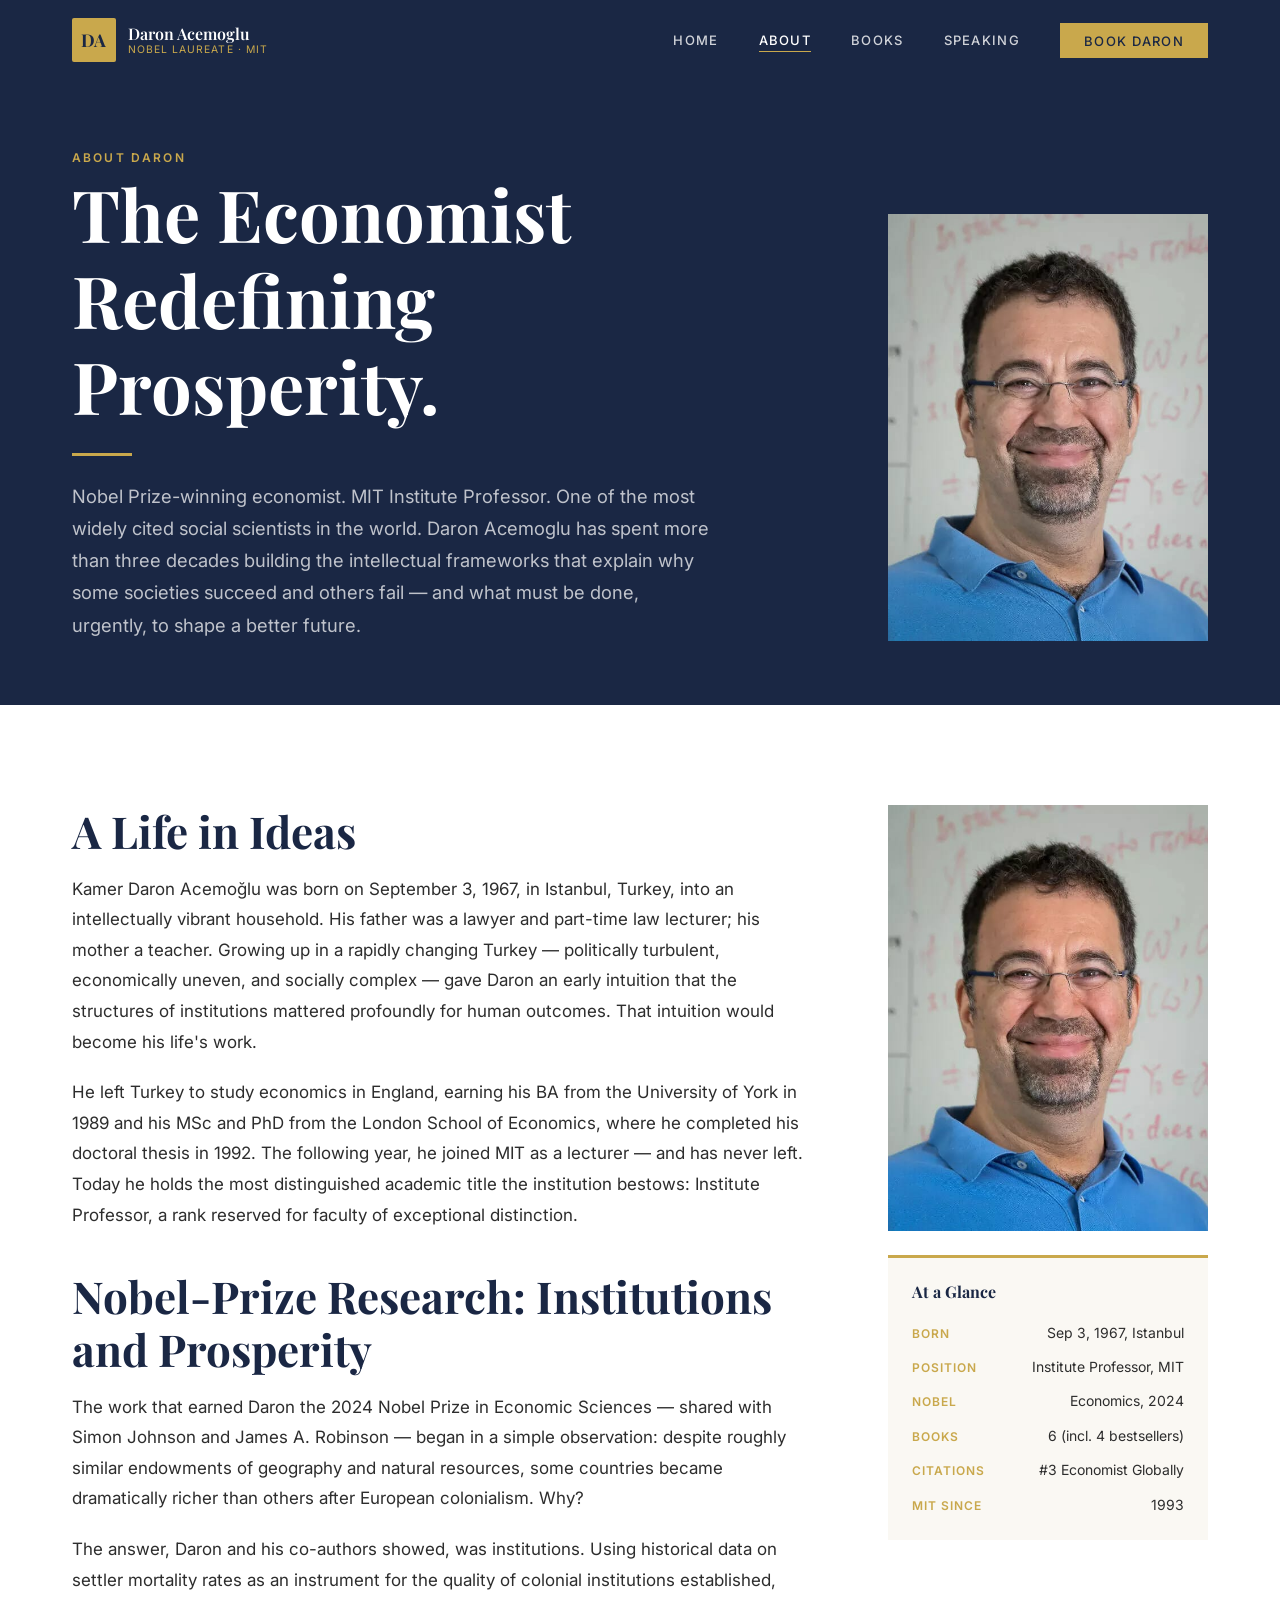
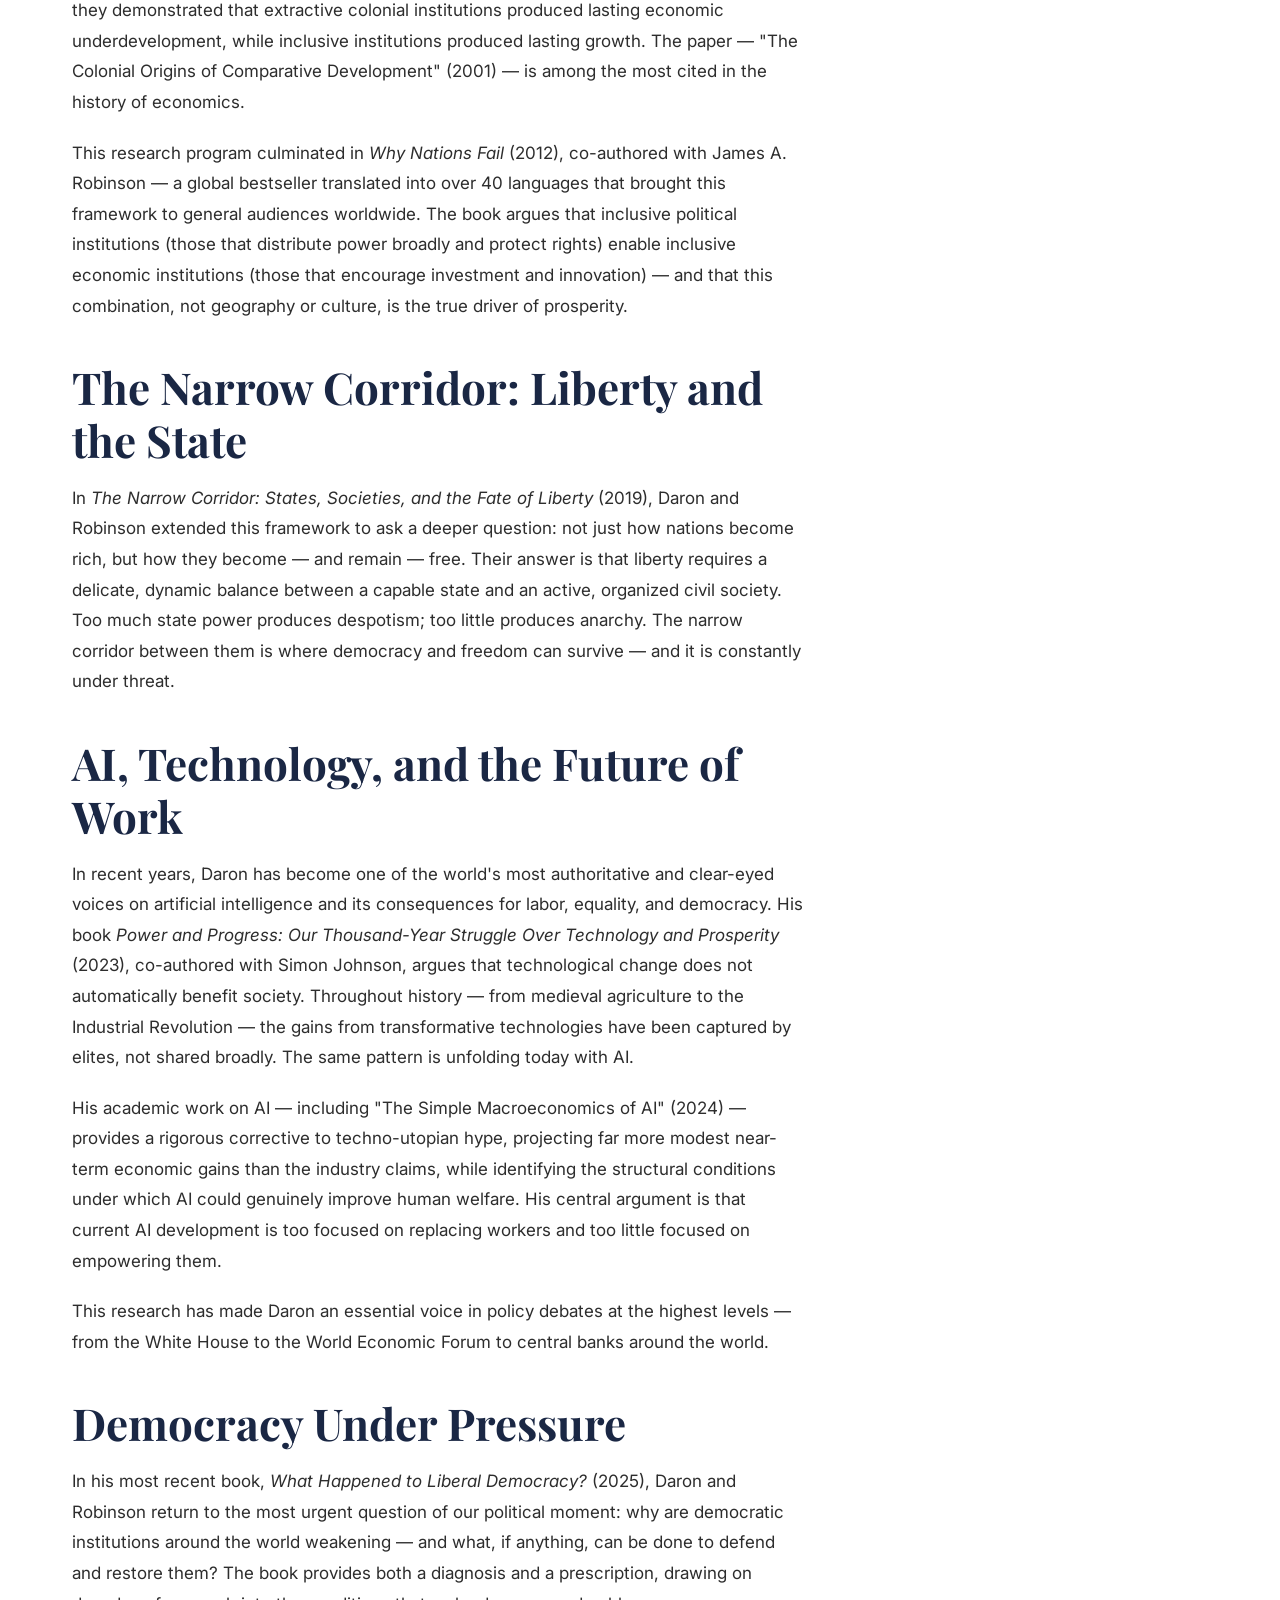
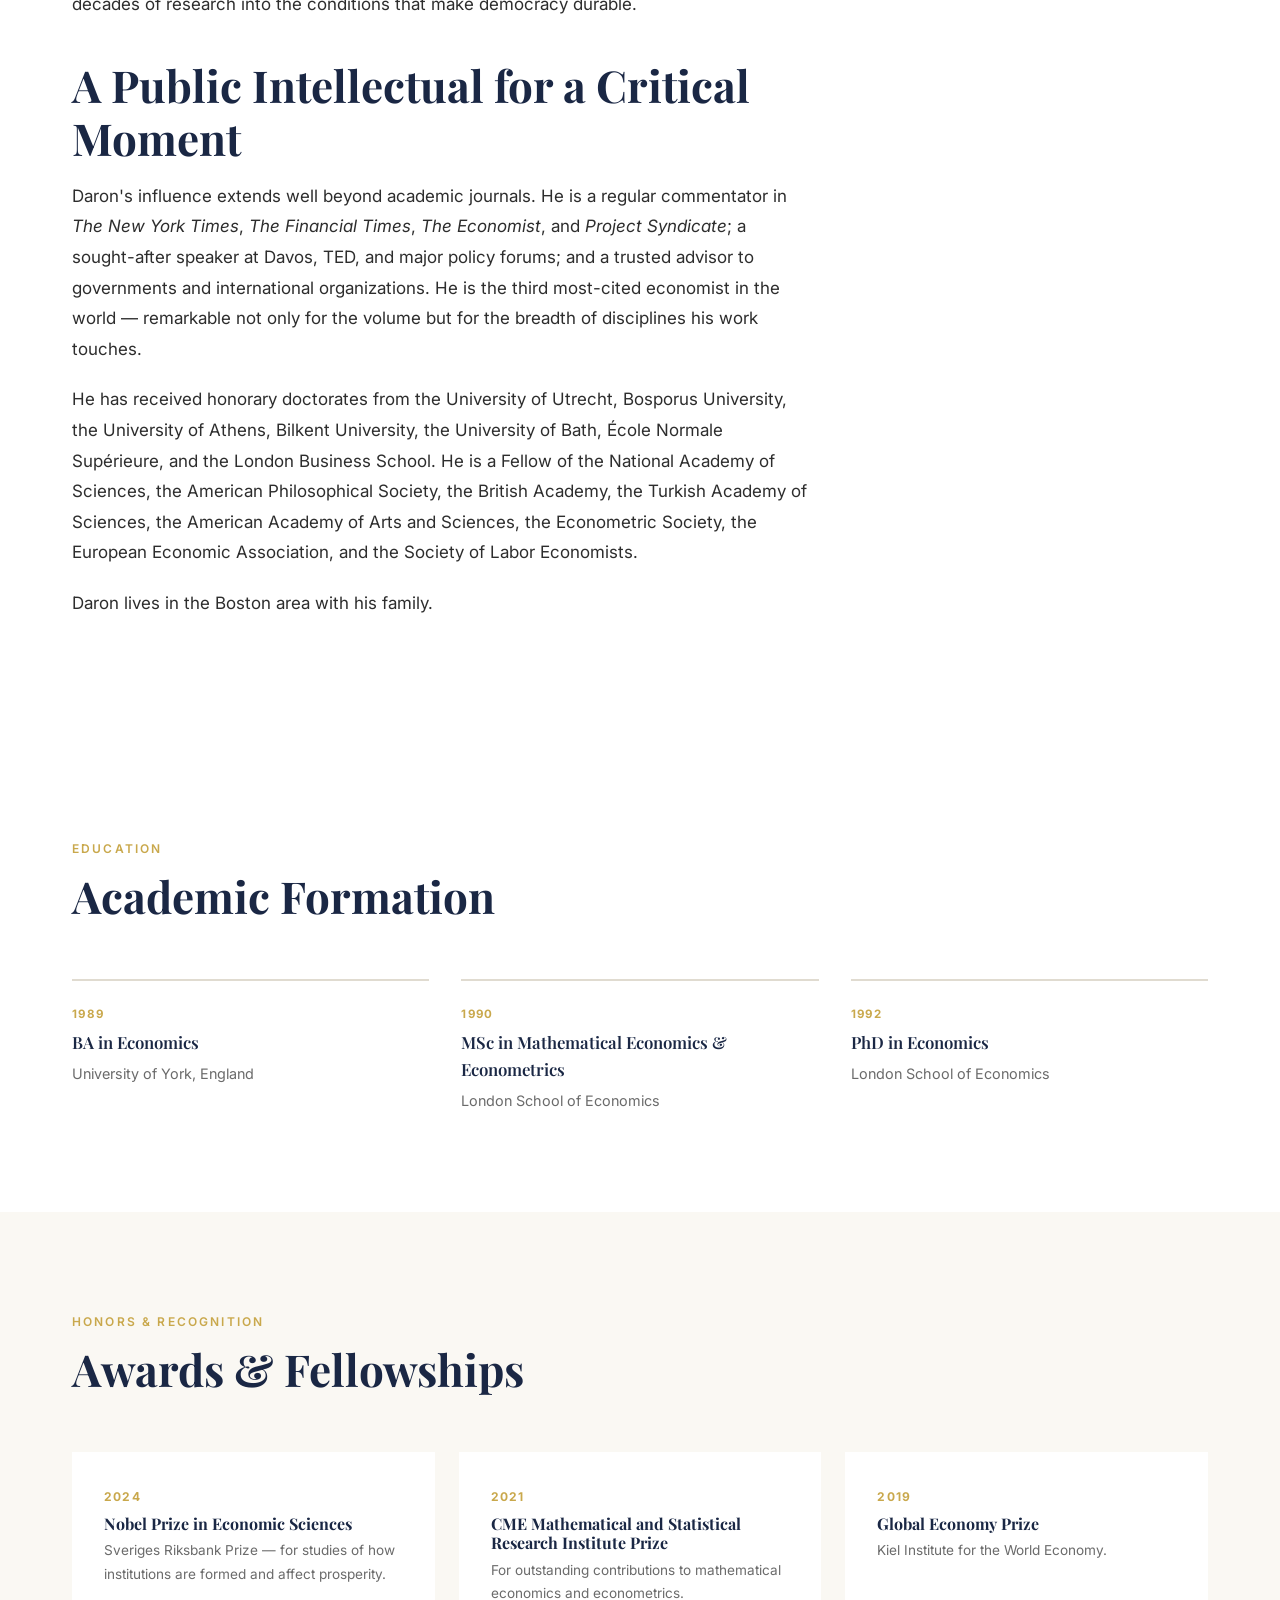
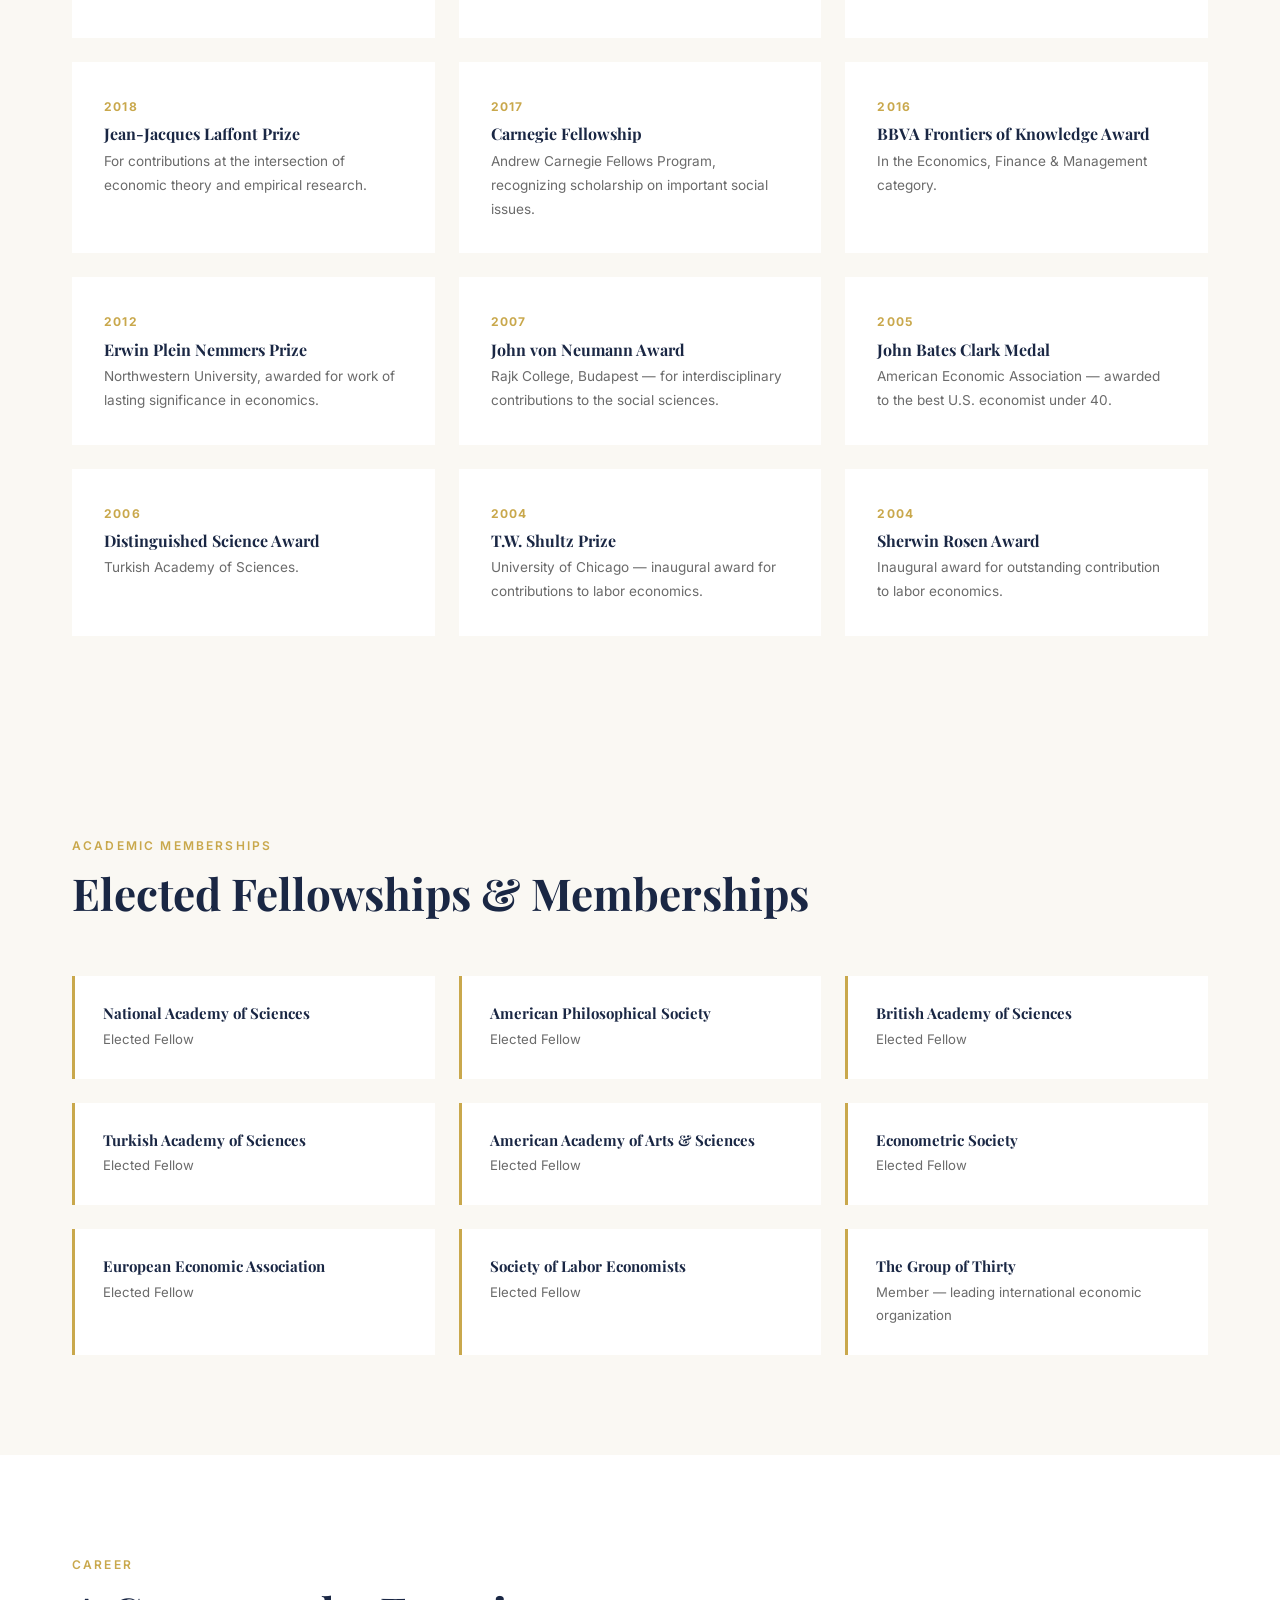
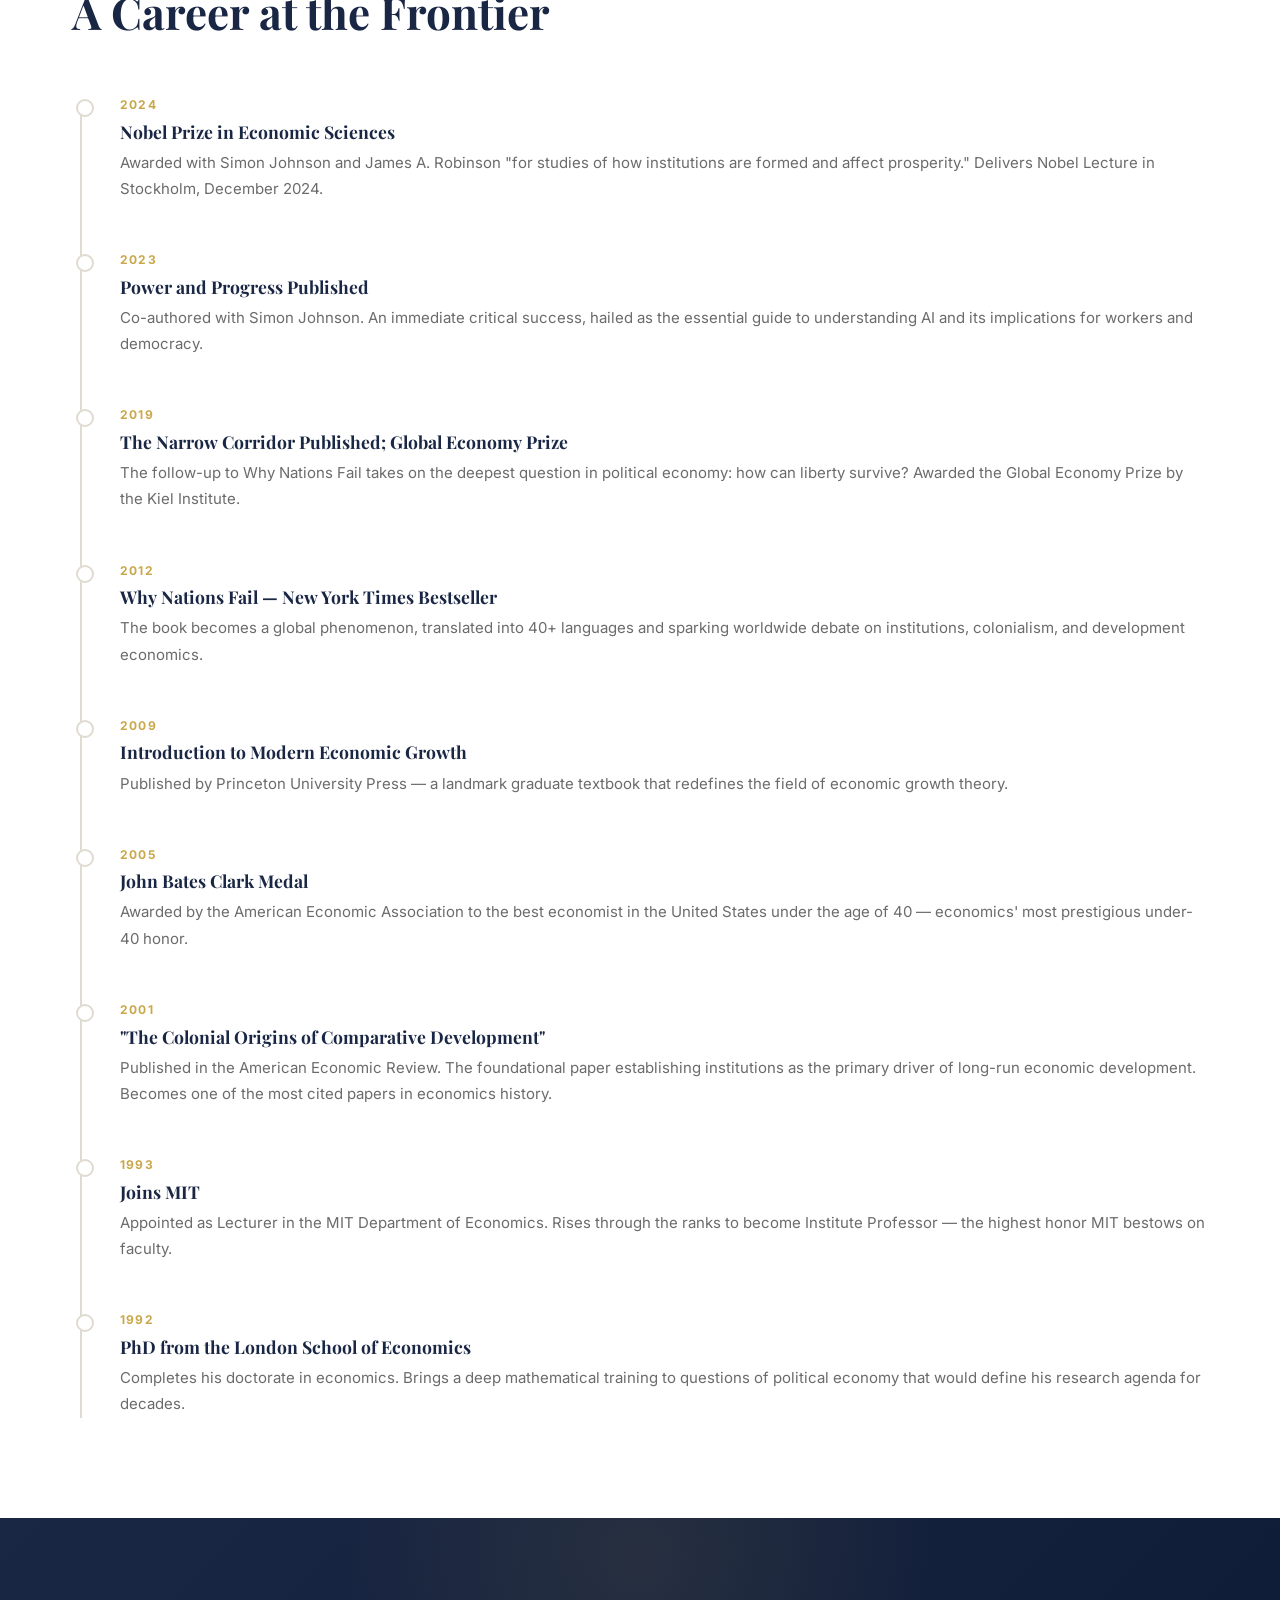
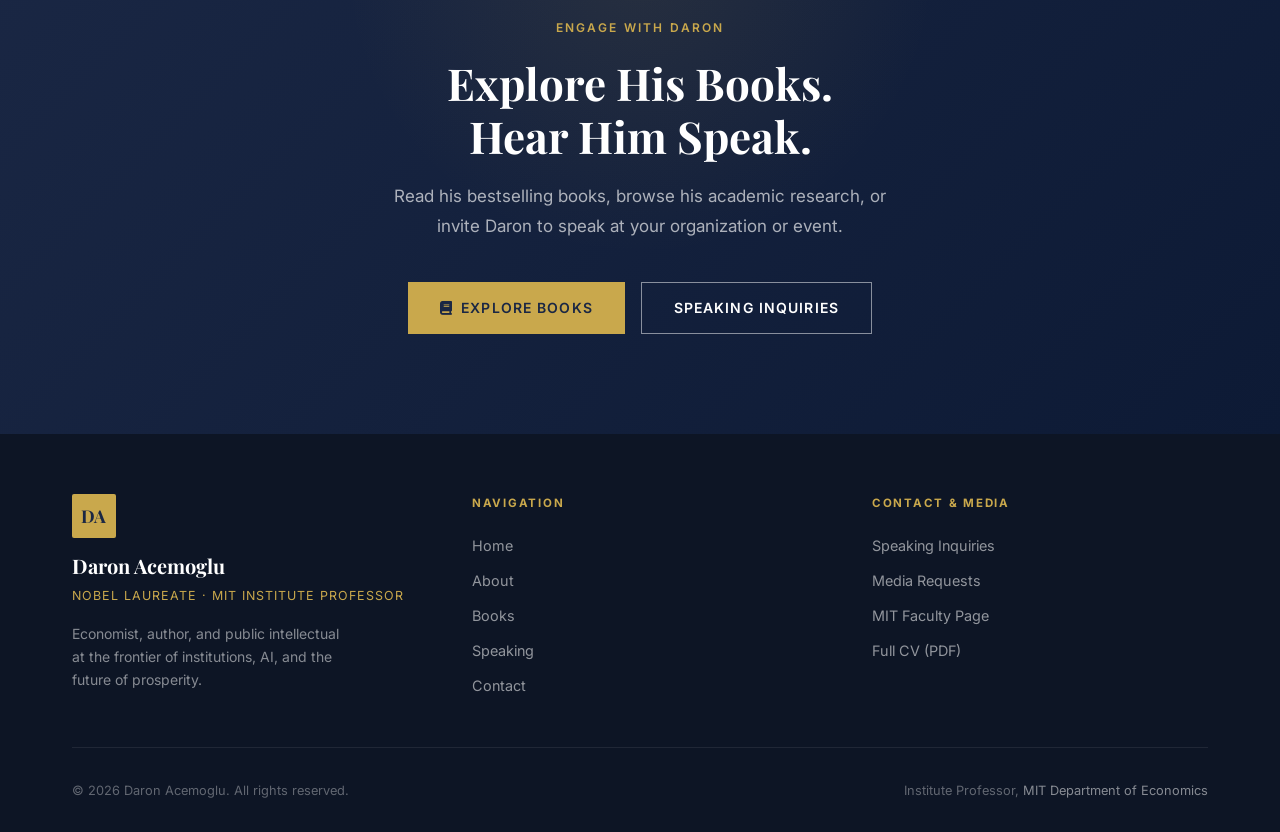
==== about.html @ 56aeb97a "Add files via upload" ====
<!DOCTYPE html>
<html lang="en">
<head>
  <meta charset="UTF-8">
  <meta name="viewport" content="width=device-width, initial-scale=1.0">
  <title>About — Daron Acemoglu</title>
  <meta name="description" content="Learn about Daron Acemoglu — MIT Institute Professor, 2024 Nobel Laureate in Economics, and bestselling author whose research on institutions, AI, and democracy has reshaped modern economics.">
  <link rel="preconnect" href="https://fonts.googleapis.com">
  <link rel="preconnect" href="https://fonts.gstatic.com" crossorigin>
  <link href="https://fonts.googleapis.com/css2?family=Playfair+Display:ital,wght@0,400;0,600;0,700;1,400&family=Inter:wght@300;400;500;600;700&display=swap" rel="stylesheet">
  <link rel="stylesheet" href="https://cdn.jsdelivr.net/npm/@fortawesome/fontawesome-free@6.5.0/css/all.min.css">
  <link rel="stylesheet" href="css/style.css">
  <style>
    .fade-in-section {
      opacity: 0;
      transform: translateY(28px);
      transition: opacity 0.7s ease, transform 0.7s ease;
    }
    .fade-in-section.visible {
      opacity: 1;
      transform: translateY(0);
    }

    /* ── Full bio section ──────────────────── */
    .bio-section {
      background: var(--color-warm-white);
    }

    .bio-inner {
      display: grid;
      grid-template-columns: 1fr 320px;
      gap: 5rem;
      align-items: start;
    }

    .bio-sidebar {
      position: sticky;
      top: calc(var(--nav-height) + 2rem);
    }

    .bio-sidebar-photo {
      width: 100%;
      aspect-ratio: 3/4;
      object-fit: cover;
      object-position: top;
      margin-bottom: 1.5rem;
    }

    .bio-sidebar-card {
      background: var(--color-cream);
      padding: 1.5rem;
      border-top: 3px solid var(--color-gold);
    }

    .bio-sidebar-card h3 {
      font-size: 1rem;
      margin-bottom: 1.25rem;
    }

    .bio-sidebar-list {
      display: flex;
      flex-direction: column;
      gap: 0.75rem;
    }

    .bio-sidebar-item {
      display: flex;
      justify-content: space-between;
      align-items: baseline;
      gap: 0.5rem;
    }

    .bio-sidebar-label {
      font-size: 0.75rem;
      font-weight: 600;
      letter-spacing: 0.08em;
      text-transform: uppercase;
      color: var(--color-gold);
      flex-shrink: 0;
    }

    .bio-sidebar-value {
      font-size: 0.875rem;
      color: var(--color-charcoal);
      text-align: right;
    }

    .bio-main h2 {
      margin: 2.5rem 0 1rem;
    }

    .bio-main h2:first-child {
      margin-top: 0;
    }

    .bio-main p {
      margin-bottom: 1.25rem;
      font-size: 1.0625rem;
      line-height: 1.8;
    }

    /* ── Fellowships / Memberships ────────── */
    .fellowships-section {
      background: var(--color-cream);
    }

    .fellowships-grid {
      display: grid;
      grid-template-columns: repeat(3, 1fr);
      gap: 1.5rem;
    }

    .fellowship-card {
      background: var(--color-warm-white);
      padding: 1.75rem;
      border-left: 3px solid var(--color-gold);
    }

    .fellowship-card h3 {
      font-size: 0.9375rem;
      margin-bottom: 0.35rem;
    }

    .fellowship-card p {
      font-size: 0.825rem;
      color: var(--color-mid-grey);
    }

    /* ── Education ────────────────────────── */
    .education-section {
      background: var(--color-warm-white);
    }

    .education-grid {
      display: grid;
      grid-template-columns: repeat(3, 1fr);
      gap: 2rem;
    }

    .education-card {
      border-top: 2px solid var(--color-border);
      padding-top: 1.5rem;
      transition: var(--transition);
    }

    .education-card:hover {
      border-top-color: var(--color-gold);
    }

    .education-year {
      font-size: 0.72rem;
      font-weight: 700;
      letter-spacing: 0.12em;
      text-transform: uppercase;
      color: var(--color-gold);
      margin-bottom: 0.4rem;
    }

    .education-degree {
      font-family: var(--font-serif);
      font-size: 1.05rem;
      font-weight: 600;
      color: var(--color-navy);
      margin-bottom: 0.35rem;
    }

    .education-institution {
      font-size: 0.9rem;
      color: var(--color-mid-grey);
    }

    @media (max-width: 1024px) {
      .bio-inner { grid-template-columns: 1fr; }
      .bio-sidebar { position: static; }
      .bio-sidebar-photo { max-width: 280px; }
    }

    @media (max-width: 768px) {
      .fellowships-grid { grid-template-columns: 1fr 1fr; }
      .education-grid { grid-template-columns: 1fr; }
    }

    @media (max-width: 480px) {
      .fellowships-grid { grid-template-columns: 1fr; }
    }
  </style>
</head>
<body>

  <!-- ══ NAVIGATION ═════════════════════════════════════════ -->
  <nav class="site-nav scrolled" aria-label="Main navigation">
    <div class="nav-inner">
      <a href="index.html" class="nav-logo" aria-label="Daron Acemoglu Home">
        <div class="nav-monogram" aria-hidden="true">DA</div>
        <div class="nav-name">
          Daron Acemoglu
          <span>Nobel Laureate · MIT</span>
        </div>
      </a>
      <button class="nav-toggle" aria-label="Toggle menu" aria-expanded="false">
        <span></span><span></span><span></span>
      </button>
      <ul class="nav-links" role="list">
        <li><a href="index.html">Home</a></li>
        <li><a href="about.html" class="active">About</a></li>
        <li><a href="books.html">Books</a></li>
        <li><a href="speaking.html">Speaking</a></li>
        <li><a href="contact.html" class="nav-cta">Book Daron</a></li>
      </ul>
    </div>
  </nav>

  <main>

    <!-- ══ HERO ═══════════════════════════════════════════════ -->
    <section class="about-hero" aria-labelledby="about-hero-heading">
      <div class="container">
        <div class="about-hero-inner">
          <div>
            <span class="eyebrow animate-fade-up">About Daron</span>
            <h1 id="about-hero-heading" class="animate-fade-up delay-1">
              The Economist<br>Redefining Prosperity.
            </h1>
            <div class="divider animate-fade-up delay-2" aria-hidden="true"></div>
            <p class="animate-fade-up delay-2">
              Nobel Prize-winning economist. MIT Institute Professor. One of the most widely cited social scientists in the world. Daron Acemoglu has spent more than three decades building the intellectual frameworks that explain why some societies succeed and others fail — and what must be done, urgently, to shape a better future.
            </p>
          </div>
          <div class="about-hero-photo-wrap animate-fade-up delay-3">
            <img
              src="images/daron-headshot.jpg"
              alt="Daron Acemoglu, MIT Institute Professor"
              class="about-hero-photo"
              width="320"
              height="427"
            >
          </div>
        </div>
      </div>
    </section>

    <!-- ══ FULL BIO ════════════════════════════════════════════ -->
    <section class="bio-section section-padding fade-in-section" aria-labelledby="bio-heading">
      <div class="container">
        <div class="bio-inner">

          <div class="bio-main" id="bio-heading">
            <h2>A Life in Ideas</h2>
            <p>
              Kamer Daron Acemoğlu was born on September 3, 1967, in Istanbul, Turkey, into an intellectually vibrant household. His father was a lawyer and part-time law lecturer; his mother a teacher. Growing up in a rapidly changing Turkey — politically turbulent, economically uneven, and socially complex — gave Daron an early intuition that the structures of institutions mattered profoundly for human outcomes. That intuition would become his life's work.
            </p>
            <p>
              He left Turkey to study economics in England, earning his BA from the University of York in 1989 and his MSc and PhD from the London School of Economics, where he completed his doctoral thesis in 1992. The following year, he joined MIT as a lecturer — and has never left. Today he holds the most distinguished academic title the institution bestows: Institute Professor, a rank reserved for faculty of exceptional distinction.
            </p>

            <h2>Nobel-Prize Research: Institutions and Prosperity</h2>
            <p>
              The work that earned Daron the 2024 Nobel Prize in Economic Sciences — shared with Simon Johnson and James A. Robinson — began in a simple observation: despite roughly similar endowments of geography and natural resources, some countries became dramatically richer than others after European colonialism. Why?
            </p>
            <p>
              The answer, Daron and his co-authors showed, was institutions. Using historical data on settler mortality rates as an instrument for the quality of colonial institutions established, they demonstrated that extractive colonial institutions produced lasting economic underdevelopment, while inclusive institutions produced lasting growth. The paper — "The Colonial Origins of Comparative Development" (2001) — is among the most cited in the history of economics.
            </p>
            <p>
              This research program culminated in <em>Why Nations Fail</em> (2012), co-authored with James A. Robinson — a global bestseller translated into over 40 languages that brought this framework to general audiences worldwide. The book argues that inclusive political institutions (those that distribute power broadly and protect rights) enable inclusive economic institutions (those that encourage investment and innovation) — and that this combination, not geography or culture, is the true driver of prosperity.
            </p>

            <h2>The Narrow Corridor: Liberty and the State</h2>
            <p>
              In <em>The Narrow Corridor: States, Societies, and the Fate of Liberty</em> (2019), Daron and Robinson extended this framework to ask a deeper question: not just how nations become rich, but how they become — and remain — free. Their answer is that liberty requires a delicate, dynamic balance between a capable state and an active, organized civil society. Too much state power produces despotism; too little produces anarchy. The narrow corridor between them is where democracy and freedom can survive — and it is constantly under threat.
            </p>

            <h2>AI, Technology, and the Future of Work</h2>
            <p>
              In recent years, Daron has become one of the world's most authoritative and clear-eyed voices on artificial intelligence and its consequences for labor, equality, and democracy. His book <em>Power and Progress: Our Thousand-Year Struggle Over Technology and Prosperity</em> (2023), co-authored with Simon Johnson, argues that technological change does not automatically benefit society. Throughout history — from medieval agriculture to the Industrial Revolution — the gains from transformative technologies have been captured by elites, not shared broadly. The same pattern is unfolding today with AI.
            </p>
            <p>
              His academic work on AI — including "The Simple Macroeconomics of AI" (2024) — provides a rigorous corrective to techno-utopian hype, projecting far more modest near-term economic gains than the industry claims, while identifying the structural conditions under which AI could genuinely improve human welfare. His central argument is that current AI development is too focused on replacing workers and too little focused on empowering them.
            </p>
            <p>
              This research has made Daron an essential voice in policy debates at the highest levels — from the White House to the World Economic Forum to central banks around the world.
            </p>

            <h2>Democracy Under Pressure</h2>
            <p>
              In his most recent book, <em>What Happened to Liberal Democracy?</em> (2025), Daron and Robinson return to the most urgent question of our political moment: why are democratic institutions around the world weakening — and what, if anything, can be done to defend and restore them? The book provides both a diagnosis and a prescription, drawing on decades of research into the conditions that make democracy durable.
            </p>

            <h2>A Public Intellectual for a Critical Moment</h2>
            <p>
              Daron's influence extends well beyond academic journals. He is a regular commentator in <em>The New York Times</em>, <em>The Financial Times</em>, <em>The Economist</em>, and <em>Project Syndicate</em>; a sought-after speaker at Davos, TED, and major policy forums; and a trusted advisor to governments and international organizations. He is the third most-cited economist in the world — remarkable not only for the volume but for the breadth of disciplines his work touches.
            </p>
            <p>
              He has received honorary doctorates from the University of Utrecht, Bosporus University, the University of Athens, Bilkent University, the University of Bath, École Normale Supérieure, and the London Business School. He is a Fellow of the National Academy of Sciences, the American Philosophical Society, the British Academy, the Turkish Academy of Sciences, the American Academy of Arts and Sciences, the Econometric Society, the European Economic Association, and the Society of Labor Economists.
            </p>
            <p>
              Daron lives in the Boston area with his family.
            </p>
          </div>

          <!-- Sidebar -->
          <aside class="bio-sidebar" aria-label="Quick facts">
            <img
              src="images/daron-headshot.jpg"
              alt="Daron Acemoglu portrait"
              class="bio-sidebar-photo"
              width="320"
              height="427"
            >
            <div class="bio-sidebar-card">
              <h3>At a Glance</h3>
              <div class="bio-sidebar-list">
                <div class="bio-sidebar-item">
                  <span class="bio-sidebar-label">Born</span>
                  <span class="bio-sidebar-value">Sep 3, 1967, Istanbul</span>
                </div>
                <div class="bio-sidebar-item">
                  <span class="bio-sidebar-label">Position</span>
                  <span class="bio-sidebar-value">Institute Professor, MIT</span>
                </div>
                <div class="bio-sidebar-item">
                  <span class="bio-sidebar-label">Nobel</span>
                  <span class="bio-sidebar-value">Economics, 2024</span>
                </div>
                <div class="bio-sidebar-item">
                  <span class="bio-sidebar-label">Books</span>
                  <span class="bio-sidebar-value">6 (incl. 4 bestsellers)</span>
                </div>
                <div class="bio-sidebar-item">
                  <span class="bio-sidebar-label">Citations</span>
                  <span class="bio-sidebar-value">#3 Economist Globally</span>
                </div>
                <div class="bio-sidebar-item">
                  <span class="bio-sidebar-label">MIT Since</span>
                  <span class="bio-sidebar-value">1993</span>
                </div>
              </div>
            </div>
          </aside>

        </div>
      </div>
    </section>

    <!-- ══ EDUCATION ═══════════════════════════════════════════ -->
    <section class="education-section section-padding fade-in-section" aria-labelledby="education-heading">
      <div class="container">
        <div class="section-header">
          <span class="eyebrow">Education</span>
          <h2 id="education-heading">Academic Formation</h2>
        </div>

        <div class="education-grid">
          <article class="education-card">
            <div class="education-year">1989</div>
            <div class="education-degree">BA in Economics</div>
            <div class="education-institution">University of York, England</div>
          </article>
          <article class="education-card">
            <div class="education-year">1990</div>
            <div class="education-degree">MSc in Mathematical Economics &amp; Econometrics</div>
            <div class="education-institution">London School of Economics</div>
          </article>
          <article class="education-card">
            <div class="education-year">1992</div>
            <div class="education-degree">PhD in Economics</div>
            <div class="education-institution">London School of Economics</div>
          </article>
        </div>
      </div>
    </section>

    <!-- ══ AWARDS ═══════════════════════════════════════════════ -->
    <section class="awards-section section-padding fade-in-section" aria-labelledby="awards-heading">
      <div class="container">
        <div class="section-header">
          <span class="eyebrow">Honors &amp; Recognition</span>
          <h2 id="awards-heading">Awards &amp; Fellowships</h2>
        </div>

        <div class="awards-grid">
          <article class="award-card">
            <div class="award-year">2024</div>
            <h3>Nobel Prize in Economic Sciences</h3>
            <p>Sveriges Riksbank Prize — for studies of how institutions are formed and affect prosperity.</p>
          </article>

          <article class="award-card">
            <div class="award-year">2021</div>
            <h3>CME Mathematical and Statistical Research Institute Prize</h3>
            <p>For outstanding contributions to mathematical economics and econometrics.</p>
          </article>

          <article class="award-card">
            <div class="award-year">2019</div>
            <h3>Global Economy Prize</h3>
            <p>Kiel Institute for the World Economy.</p>
          </article>

          <article class="award-card">
            <div class="award-year">2018</div>
            <h3>Jean-Jacques Laffont Prize</h3>
            <p>For contributions at the intersection of economic theory and empirical research.</p>
          </article>

          <article class="award-card">
            <div class="award-year">2017</div>
            <h3>Carnegie Fellowship</h3>
            <p>Andrew Carnegie Fellows Program, recognizing scholarship on important social issues.</p>
          </article>

          <article class="award-card">
            <div class="award-year">2016</div>
            <h3>BBVA Frontiers of Knowledge Award</h3>
            <p>In the Economics, Finance &amp; Management category.</p>
          </article>

          <article class="award-card">
            <div class="award-year">2012</div>
            <h3>Erwin Plein Nemmers Prize</h3>
            <p>Northwestern University, awarded for work of lasting significance in economics.</p>
          </article>

          <article class="award-card">
            <div class="award-year">2007</div>
            <h3>John von Neumann Award</h3>
            <p>Rajk College, Budapest — for interdisciplinary contributions to the social sciences.</p>
          </article>

          <article class="award-card">
            <div class="award-year">2005</div>
            <h3>John Bates Clark Medal</h3>
            <p>American Economic Association — awarded to the best U.S. economist under 40.</p>
          </article>

          <article class="award-card">
            <div class="award-year">2006</div>
            <h3>Distinguished Science Award</h3>
            <p>Turkish Academy of Sciences.</p>
          </article>

          <article class="award-card">
            <div class="award-year">2004</div>
            <h3>T.W. Shultz Prize</h3>
            <p>University of Chicago — inaugural award for contributions to labor economics.</p>
          </article>

          <article class="award-card">
            <div class="award-year">2004</div>
            <h3>Sherwin Rosen Award</h3>
            <p>Inaugural award for outstanding contribution to labor economics.</p>
          </article>
        </div>
      </div>
    </section>

    <!-- ══ FELLOWSHIPS ════════════════════════════════════════ -->
    <section class="fellowships-section section-padding fade-in-section" aria-labelledby="fellowships-heading">
      <div class="container">
        <div class="section-header">
          <span class="eyebrow">Academic Memberships</span>
          <h2 id="fellowships-heading">Elected Fellowships &amp; Memberships</h2>
        </div>

        <div class="fellowships-grid">
          <article class="fellowship-card">
            <h3>National Academy of Sciences</h3>
            <p>Elected Fellow</p>
          </article>
          <article class="fellowship-card">
            <h3>American Philosophical Society</h3>
            <p>Elected Fellow</p>
          </article>
          <article class="fellowship-card">
            <h3>British Academy of Sciences</h3>
            <p>Elected Fellow</p>
          </article>
          <article class="fellowship-card">
            <h3>Turkish Academy of Sciences</h3>
            <p>Elected Fellow</p>
          </article>
          <article class="fellowship-card">
            <h3>American Academy of Arts &amp; Sciences</h3>
            <p>Elected Fellow</p>
          </article>
          <article class="fellowship-card">
            <h3>Econometric Society</h3>
            <p>Elected Fellow</p>
          </article>
          <article class="fellowship-card">
            <h3>European Economic Association</h3>
            <p>Elected Fellow</p>
          </article>
          <article class="fellowship-card">
            <h3>Society of Labor Economists</h3>
            <p>Elected Fellow</p>
          </article>
          <article class="fellowship-card">
            <h3>The Group of Thirty</h3>
            <p>Member — leading international economic organization</p>
          </article>
        </div>
      </div>
    </section>

    <!-- ══ TIMELINE ════════════════════════════════════════════ -->
    <section class="timeline-section section-padding fade-in-section" aria-labelledby="timeline-heading">
      <div class="container">
        <div class="section-header">
          <span class="eyebrow">Career</span>
          <h2 id="timeline-heading">A Career at the Frontier</h2>
        </div>

        <div class="timeline" role="list">
          <div class="timeline-item" role="listitem">
            <div class="timeline-dot" aria-hidden="true"></div>
            <div class="timeline-year">2024</div>
            <h3>Nobel Prize in Economic Sciences</h3>
            <p>Awarded with Simon Johnson and James A. Robinson "for studies of how institutions are formed and affect prosperity." Delivers Nobel Lecture in Stockholm, December 2024.</p>
          </div>

          <div class="timeline-item" role="listitem">
            <div class="timeline-dot" aria-hidden="true"></div>
            <div class="timeline-year">2023</div>
            <h3>Power and Progress Published</h3>
            <p>Co-authored with Simon Johnson. An immediate critical success, hailed as the essential guide to understanding AI and its implications for workers and democracy.</p>
          </div>

          <div class="timeline-item" role="listitem">
            <div class="timeline-dot" aria-hidden="true"></div>
            <div class="timeline-year">2019</div>
            <h3>The Narrow Corridor Published; Global Economy Prize</h3>
            <p>The follow-up to Why Nations Fail takes on the deepest question in political economy: how can liberty survive? Awarded the Global Economy Prize by the Kiel Institute.</p>
          </div>

          <div class="timeline-item" role="listitem">
            <div class="timeline-dot" aria-hidden="true"></div>
            <div class="timeline-year">2012</div>
            <h3>Why Nations Fail — New York Times Bestseller</h3>
            <p>The book becomes a global phenomenon, translated into 40+ languages and sparking worldwide debate on institutions, colonialism, and development economics.</p>
          </div>

          <div class="timeline-item" role="listitem">
            <div class="timeline-dot" aria-hidden="true"></div>
            <div class="timeline-year">2009</div>
            <h3>Introduction to Modern Economic Growth</h3>
            <p>Published by Princeton University Press — a landmark graduate textbook that redefines the field of economic growth theory.</p>
          </div>

          <div class="timeline-item" role="listitem">
            <div class="timeline-dot" aria-hidden="true"></div>
            <div class="timeline-year">2005</div>
            <h3>John Bates Clark Medal</h3>
            <p>Awarded by the American Economic Association to the best economist in the United States under the age of 40 — economics' most prestigious under-40 honor.</p>
          </div>

          <div class="timeline-item" role="listitem">
            <div class="timeline-dot" aria-hidden="true"></div>
            <div class="timeline-year">2001</div>
            <h3>"The Colonial Origins of Comparative Development"</h3>
            <p>Published in the American Economic Review. The foundational paper establishing institutions as the primary driver of long-run economic development. Becomes one of the most cited papers in economics history.</p>
          </div>

          <div class="timeline-item" role="listitem">
            <div class="timeline-dot" aria-hidden="true"></div>
            <div class="timeline-year">1993</div>
            <h3>Joins MIT</h3>
            <p>Appointed as Lecturer in the MIT Department of Economics. Rises through the ranks to become Institute Professor — the highest honor MIT bestows on faculty.</p>
          </div>

          <div class="timeline-item" role="listitem">
            <div class="timeline-dot" aria-hidden="true"></div>
            <div class="timeline-year">1992</div>
            <h3>PhD from the London School of Economics</h3>
            <p>Completes his doctorate in economics. Brings a deep mathematical training to questions of political economy that would define his research agenda for decades.</p>
          </div>
        </div>
      </div>
    </section>

    <!-- ══ CTA BANNER ═════════════════════════════════════════ -->
    <section class="cta-banner fade-in-section" aria-labelledby="about-cta-heading">
      <div class="container" style="position:relative; z-index:1;">
        <span class="eyebrow">Engage with Daron</span>
        <h2 id="about-cta-heading">Explore His Books.<br>Hear Him Speak.</h2>
        <p>Read his bestselling books, browse his academic research, or invite Daron to speak at your organization or event.</p>
        <div class="cta-actions">
          <a href="books.html" class="btn btn-primary">
            <i class="fa-solid fa-book" aria-hidden="true"></i>
            Explore Books
          </a>
          <a href="speaking.html" class="btn btn-outline-light">Speaking Inquiries</a>
        </div>
      </div>
    </section>

  </main>

  <!-- ══ FOOTER ═════════════════════════════════════════════ -->
  <footer class="site-footer" role="contentinfo">
    <div class="container">
      <div class="footer-top">
        <div class="footer-brand">
          <div class="nav-monogram" style="background:var(--color-gold); color:var(--color-navy); width:44px; height:44px; font-family:var(--font-serif); font-size:1.1rem; font-weight:700; display:flex; align-items:center; justify-content:center; border-radius:2px;" aria-hidden="true">DA</div>
          <div class="footer-brand-name">Daron Acemoglu</div>
          <div class="footer-brand-title">Nobel Laureate · MIT Institute Professor</div>
          <p class="footer-brand-bio">Economist, author, and public intellectual at the frontier of institutions, AI, and the future of prosperity.</p>
        </div>
        <nav aria-label="Footer navigation">
          <div class="footer-heading">Navigation</div>
          <ul class="footer-links">
            <li><a href="index.html">Home</a></li>
            <li><a href="about.html">About</a></li>
            <li><a href="books.html">Books</a></li>
            <li><a href="speaking.html">Speaking</a></li>
            <li><a href="contact.html">Contact</a></li>
          </ul>
        </nav>
        <div>
          <div class="footer-heading">Contact &amp; Media</div>
          <ul class="footer-links">
            <li><a href="contact.html">Speaking Inquiries</a></li>
            <li><a href="contact.html">Media Requests</a></li>
            <li><a href="https://economics.mit.edu/people/faculty/daron-acemoglu" target="_blank" rel="noopener">MIT Faculty Page</a></li>
            <li><a href="https://economics.mit.edu/sites/default/files/2022-08/Daron%20Acemoglu%20CV.pdf" target="_blank" rel="noopener">Full CV (PDF)</a></li>
          </ul>
        </div>
      </div>
      <div class="footer-bottom">
        <p class="footer-legal">&copy; <span id="year"></span> Daron Acemoglu. All rights reserved.</p>
        <p class="footer-affiliation">Institute Professor, <a href="https://economics.mit.edu/" target="_blank" rel="noopener">MIT Department of Economics</a></p>
      </div>
    </div>
  </footer>

  <script src="js/main.js"></script>
  <script>document.getElementById('year').textContent = new Date().getFullYear();</script>
</body>
</html>
---- css/style.css ----
/* ============================================================
   DARON ACEMOGLU — Personal Website Stylesheet
   Style: Warm, Prestigious, Academic-editorial
   ============================================================ */

/* ── Custom Properties ─────────────────────────────────────── */
:root {
  --color-navy:       #1a2744;
  --color-navy-mid:   #243259;
  --color-gold:       #c9a84c;
  --color-gold-light: #e5c97e;
  --color-cream:      #faf8f3;
  --color-warm-white: #ffffff;
  --color-charcoal:   #2d2d2d;
  --color-mid-grey:   #6b6b6b;
  --color-light-grey: #ebebeb;
  --color-border:     #e0dbd0;

  --font-serif:    'Playfair Display', Georgia, 'Times New Roman', serif;
  --font-sans:     'Inter', 'Helvetica Neue', Arial, sans-serif;

  --max-width:     1200px;
  --nav-height:    80px;

  --ease-smooth:   cubic-bezier(0.25, 0.46, 0.45, 0.94);
  --transition:    0.3s var(--ease-smooth);
}

/* ── Reset & Base ───────────────────────────────────────────── */
*, *::before, *::after {
  box-sizing: border-box;
  margin: 0;
  padding: 0;
}

html {
  font-size: 16px;
  scroll-behavior: smooth;
  -webkit-text-size-adjust: 100%;
}

body {
  font-family: var(--font-sans);
  color: var(--color-charcoal);
  background-color: var(--color-warm-white);
  line-height: 1.6;
  -webkit-font-smoothing: antialiased;
  -moz-osx-font-smoothing: grayscale;
}

img {
  max-width: 100%;
  height: auto;
  display: block;
}

a {
  color: inherit;
  text-decoration: none;
}

ul, ol {
  list-style: none;
}

/* ── Typography ─────────────────────────────────────────────── */
h1, h2, h3, h4, h5 {
  font-family: var(--font-serif);
  line-height: 1.2;
  font-weight: 700;
  color: var(--color-navy);
}

h1 { font-size: clamp(2.5rem, 6vw, 4.5rem); }
h2 { font-size: clamp(1.8rem, 4vw, 2.75rem); }
h3 { font-size: clamp(1.3rem, 3vw, 1.75rem); }
h4 { font-size: 1.2rem; }

p {
  color: var(--color-charcoal);
  font-size: 1.0625rem;
  line-height: 1.75;
}

.lead {
  font-size: clamp(1.1rem, 2.2vw, 1.3rem);
  line-height: 1.7;
  color: var(--color-mid-grey);
}

.eyebrow {
  font-family: var(--font-sans);
  font-size: 0.75rem;
  font-weight: 600;
  letter-spacing: 0.18em;
  text-transform: uppercase;
  color: var(--color-gold);
}

/* ── Layout Utilities ───────────────────────────────────────── */
.container {
  max-width: var(--max-width);
  margin: 0 auto;
  padding: 0 2rem;
}

.section-padding {
  padding: 100px 0;
}

.section-padding-sm {
  padding: 60px 0;
}

/* ── Buttons ────────────────────────────────────────────────── */
.btn {
  display: inline-flex;
  align-items: center;
  gap: 0.5rem;
  padding: 0.875rem 2rem;
  font-family: var(--font-sans);
  font-size: 0.875rem;
  font-weight: 600;
  letter-spacing: 0.08em;
  text-transform: uppercase;
  border: none;
  cursor: pointer;
  transition: var(--transition);
  text-decoration: none;
}

.btn-primary {
  background: var(--color-gold);
  color: var(--color-navy);
}

.btn-primary:hover {
  background: var(--color-gold-light);
  transform: translateY(-2px);
  box-shadow: 0 8px 24px rgba(201, 168, 76, 0.35);
}

.btn-outline {
  background: transparent;
  color: var(--color-navy);
  border: 1.5px solid var(--color-navy);
}

.btn-outline:hover {
  background: var(--color-navy);
  color: var(--color-warm-white);
  transform: translateY(-2px);
}

.btn-outline-light {
  background: transparent;
  color: var(--color-warm-white);
  border: 1.5px solid rgba(255,255,255,0.5);
}

.btn-outline-light:hover {
  background: rgba(255,255,255,0.1);
  border-color: var(--color-warm-white);
}

/* ── Navigation ─────────────────────────────────────────────── */
.site-nav {
  position: fixed;
  top: 0;
  left: 0;
  right: 0;
  height: var(--nav-height);
  z-index: 1000;
  transition: background var(--transition), box-shadow var(--transition);
}

.site-nav.scrolled {
  background: rgba(26, 39, 68, 0.97);
  backdrop-filter: blur(12px);
  -webkit-backdrop-filter: blur(12px);
  box-shadow: 0 2px 20px rgba(0,0,0,0.15);
}

.nav-inner {
  max-width: var(--max-width);
  margin: 0 auto;
  padding: 0 2rem;
  height: 100%;
  display: flex;
  align-items: center;
  justify-content: space-between;
}

.nav-logo {
  display: flex;
  align-items: center;
  gap: 0.75rem;
  text-decoration: none;
}

.nav-monogram {
  width: 44px;
  height: 44px;
  background: var(--color-gold);
  color: var(--color-navy);
  font-family: var(--font-serif);
  font-size: 1.1rem;
  font-weight: 700;
  display: flex;
  align-items: center;
  justify-content: center;
  border-radius: 2px;
  letter-spacing: 0.05em;
  flex-shrink: 0;
  transition: var(--transition);
}

.nav-logo:hover .nav-monogram {
  background: var(--color-gold-light);
}

.nav-name {
  font-family: var(--font-serif);
  font-size: 1rem;
  font-weight: 600;
  color: var(--color-warm-white);
  line-height: 1.2;
}

.nav-name span {
  display: block;
  font-size: 0.65rem;
  font-family: var(--font-sans);
  font-weight: 400;
  letter-spacing: 0.1em;
  text-transform: uppercase;
  color: var(--color-gold);
  margin-top: 1px;
}

.nav-links {
  display: flex;
  align-items: center;
  gap: 2.5rem;
}

.nav-links a {
  font-family: var(--font-sans);
  font-size: 0.8125rem;
  font-weight: 500;
  letter-spacing: 0.1em;
  text-transform: uppercase;
  color: rgba(255,255,255,0.8);
  transition: color var(--transition);
  position: relative;
}

.nav-links a::after {
  content: '';
  position: absolute;
  bottom: -4px;
  left: 0;
  width: 0;
  height: 1px;
  background: var(--color-gold);
  transition: width var(--transition);
}

.nav-links a:hover,
.nav-links a.active {
  color: var(--color-warm-white);
}

.nav-links a:hover::after,
.nav-links a.active::after {
  width: 100%;
}

.nav-cta {
  font-family: var(--font-sans);
  font-size: 0.8rem;
  font-weight: 600;
  letter-spacing: 0.1em;
  text-transform: uppercase;
  padding: 0.6rem 1.5rem;
  background: var(--color-gold);
  color: var(--color-navy) !important;
  transition: var(--transition) !important;
}

.nav-cta::after { display: none !important; }

.nav-cta:hover {
  background: var(--color-gold-light) !important;
  color: var(--color-navy) !important;
}

/* ── Hamburger ──────────────────────────────────────────────── */
.nav-toggle {
  display: none;
  flex-direction: column;
  gap: 5px;
  cursor: pointer;
  padding: 4px;
  background: none;
  border: none;
}

.nav-toggle span {
  display: block;
  width: 24px;
  height: 2px;
  background: var(--color-warm-white);
  transition: var(--transition);
  transform-origin: center;
}

.nav-toggle.open span:nth-child(1) { transform: translateY(7px) rotate(45deg); }
.nav-toggle.open span:nth-child(2) { opacity: 0; }
.nav-toggle.open span:nth-child(3) { transform: translateY(-7px) rotate(-45deg); }

/* ── Mobile Nav ─────────────────────────────────────────────── */
@media (max-width: 900px) {
  .nav-toggle { display: flex; }
  .nav-links {
    display: none;
    position: fixed;
    top: var(--nav-height);
    left: 0;
    right: 0;
    bottom: 0;
    background: var(--color-navy);
    flex-direction: column;
    align-items: center;
    justify-content: center;
    gap: 2.5rem;
  }
  .nav-links.open { display: flex; }
  .nav-links a { font-size: 1.2rem; letter-spacing: 0.15em; }
  .nav-cta { display: block; }
}

/* ── Hero — Home ────────────────────────────────────────────── */
.hero {
  min-height: 100vh;
  background: var(--color-navy);
  display: flex;
  align-items: center;
  position: relative;
  overflow: hidden;
}

.hero-bg-pattern {
  position: absolute;
  inset: 0;
  background-image:
    radial-gradient(ellipse 60% 60% at 80% 50%, rgba(201,168,76,0.08) 0%, transparent 70%),
    linear-gradient(135deg, rgba(255,255,255,0.02) 25%, transparent 25%),
    linear-gradient(225deg, rgba(255,255,255,0.02) 25%, transparent 25%);
  background-size: auto, 40px 40px, 40px 40px;
}

.hero-content {
  position: relative;
  z-index: 2;
  display: grid;
  grid-template-columns: 1fr 1fr;
  align-items: center;
  gap: 6rem;
  padding: calc(var(--nav-height) + 4rem) 0 4rem;
}

.hero-text {}

.hero-badge {
  display: inline-flex;
  align-items: center;
  gap: 0.75rem;
  padding: 0.5rem 1rem 0.5rem 0.5rem;
  background: rgba(201,168,76,0.15);
  border: 1px solid rgba(201,168,76,0.3);
  border-radius: 100px;
  margin-bottom: 2rem;
}

.hero-badge-icon {
  width: 28px;
  height: 28px;
  background: var(--color-gold);
  border-radius: 50%;
  display: flex;
  align-items: center;
  justify-content: center;
  font-size: 0.7rem;
  flex-shrink: 0;
}

.hero-badge-text {
  font-size: 0.75rem;
  font-weight: 600;
  letter-spacing: 0.1em;
  text-transform: uppercase;
  color: var(--color-gold);
}

.hero h1 {
  color: var(--color-warm-white);
  font-size: clamp(3rem, 6vw, 5rem);
  line-height: 1.05;
  margin-bottom: 1.5rem;
}

.hero h1 em {
  font-style: normal;
  color: var(--color-gold);
}

.hero-lead {
  font-size: clamp(1rem, 1.8vw, 1.2rem);
  line-height: 1.75;
  color: rgba(255,255,255,0.7);
  margin-bottom: 2.5rem;
  max-width: 540px;
}

.hero-actions {
  display: flex;
  align-items: center;
  gap: 1rem;
  flex-wrap: wrap;
}

.hero-stats {
  display: flex;
  gap: 2.5rem;
  margin-top: 3rem;
  padding-top: 2.5rem;
  border-top: 1px solid rgba(255,255,255,0.1);
}

.hero-stat-num {
  font-family: var(--font-serif);
  font-size: 2rem;
  font-weight: 700;
  color: var(--color-gold);
  display: block;
  line-height: 1;
}

.hero-stat-label {
  font-size: 0.75rem;
  font-weight: 500;
  letter-spacing: 0.08em;
  text-transform: uppercase;
  color: rgba(255,255,255,0.5);
  margin-top: 0.4rem;
}

.hero-image-wrap {
  position: relative;
}

.hero-image-frame {
  position: relative;
  display: flex;
  justify-content: flex-end;
}

.hero-image-frame::before {
  content: '';
  position: absolute;
  top: 24px;
  right: -24px;
  bottom: -24px;
  width: calc(100% - 40px);
  border: 2px solid rgba(201,168,76,0.4);
  z-index: 0;
}

.hero-photo {
  width: 100%;
  max-width: 460px;
  aspect-ratio: 3/4;
  object-fit: cover;
  object-position: top center;
  position: relative;
  z-index: 1;
  filter: grayscale(10%);
}

.hero-image-accent {
  position: absolute;
  bottom: 2rem;
  left: -2rem;
  z-index: 2;
  background: var(--color-gold);
  color: var(--color-navy);
  padding: 1rem 1.5rem;
  max-width: 220px;
  box-shadow: 0 8px 32px rgba(0,0,0,0.25);
}

.hero-image-accent p {
  font-family: var(--font-serif);
  font-size: 0.875rem;
  line-height: 1.5;
  color: var(--color-navy);
  font-weight: 600;
}

/* ── Credentials Bar ────────────────────────────────────────── */
.credentials-bar {
  background: var(--color-cream);
  border-top: 1px solid var(--color-border);
  border-bottom: 1px solid var(--color-border);
  padding: 1.75rem 0;
}

.credentials-inner {
  display: flex;
  align-items: center;
  justify-content: space-between;
  gap: 2rem;
  flex-wrap: wrap;
}

.credential-item {
  display: flex;
  align-items: center;
  gap: 0.75rem;
}

.credential-icon {
  width: 36px;
  height: 36px;
  background: var(--color-navy);
  border-radius: 50%;
  display: flex;
  align-items: center;
  justify-content: center;
  color: var(--color-gold);
  font-size: 0.8rem;
  flex-shrink: 0;
}

.credential-text {
  font-family: var(--font-sans);
  font-size: 0.8125rem;
  font-weight: 600;
  color: var(--color-navy);
  line-height: 1.3;
}

.credential-text span {
  display: block;
  font-weight: 400;
  font-size: 0.75rem;
  color: var(--color-mid-grey);
  margin-top: 1px;
}

.credential-divider {
  width: 1px;
  height: 36px;
  background: var(--color-border);
}

/* ── Section Headers ────────────────────────────────────────── */
.section-header {
  margin-bottom: 3.5rem;
}

.section-header.center {
  text-align: center;
}

.section-header .eyebrow {
  display: block;
  margin-bottom: 0.75rem;
}

.section-header h2 {
  margin-bottom: 1rem;
}

.section-header .lead {
  max-width: 600px;
}

.section-header.center .lead {
  margin: 0 auto;
}

/* ── Featured Book Strip ────────────────────────────────────── */
.featured-book {
  background: var(--color-navy);
  padding: 80px 0;
}

.featured-book-inner {
  display: grid;
  grid-template-columns: auto 1fr;
  gap: 5rem;
  align-items: center;
}

.featured-book-cover {
  width: 260px;
  flex-shrink: 0;
  filter: drop-shadow(0 24px 48px rgba(0,0,0,0.5));
  transition: transform var(--transition);
}

.featured-book-cover:hover {
  transform: scale(1.03) rotate(-1deg);
}

.featured-book-eyebrow {
  display: flex;
  align-items: center;
  gap: 0.75rem;
  margin-bottom: 1.25rem;
}

.featured-book-badge {
  background: var(--color-gold);
  color: var(--color-navy);
  font-size: 0.7rem;
  font-weight: 700;
  letter-spacing: 0.12em;
  text-transform: uppercase;
  padding: 0.35rem 0.75rem;
}

.featured-book h2 {
  color: var(--color-warm-white);
  margin-bottom: 1.25rem;
}

.featured-book p {
  color: rgba(255,255,255,0.7);
  margin-bottom: 2rem;
  font-size: 1.0625rem;
  line-height: 1.75;
}

.book-praise {
  display: flex;
  flex-direction: column;
  gap: 1rem;
  margin-bottom: 2rem;
}

.book-praise-item {
  border-left: 3px solid var(--color-gold);
  padding-left: 1rem;
}

.book-praise-item p {
  font-size: 0.9375rem;
  font-style: italic;
  color: rgba(255,255,255,0.75);
  margin-bottom: 0.25rem;
}

.book-praise-item cite {
  font-style: normal;
  font-size: 0.8rem;
  font-weight: 600;
  letter-spacing: 0.06em;
  text-transform: uppercase;
  color: var(--color-gold);
}

/* ── About Teaser ───────────────────────────────────────────── */
.about-teaser {
  background: var(--color-warm-white);
}

.about-teaser-inner {
  display: grid;
  grid-template-columns: 1fr 1fr;
  gap: 6rem;
  align-items: center;
}

.about-image-wrap {
  position: relative;
}

.about-photo {
  width: 100%;
  aspect-ratio: 4/5;
  object-fit: cover;
  object-position: top;
}

.about-gold-accent {
  position: absolute;
  bottom: -2rem;
  right: -2rem;
  width: 180px;
  height: 180px;
  background: var(--color-gold);
  z-index: -1;
}

.about-text .eyebrow {
  display: block;
  margin-bottom: 0.75rem;
}

.about-text h2 {
  margin-bottom: 1.5rem;
}

.about-text p {
  margin-bottom: 1.25rem;
}

.about-highlights {
  display: flex;
  flex-direction: column;
  gap: 1rem;
  margin: 2rem 0;
}

.about-highlight {
  display: flex;
  align-items: flex-start;
  gap: 0.875rem;
}

.about-highlight-icon {
  width: 32px;
  height: 32px;
  border-radius: 50%;
  background: rgba(201,168,76,0.15);
  display: flex;
  align-items: center;
  justify-content: center;
  color: var(--color-gold);
  font-size: 0.8rem;
  flex-shrink: 0;
  margin-top: 2px;
}

.about-highlight-text {
  font-size: 0.9375rem;
  line-height: 1.6;
  color: var(--color-charcoal);
}

.about-highlight-text strong {
  color: var(--color-navy);
}

/* ── Books Grid ─────────────────────────────────────────────── */
.books-section {
  background: var(--color-cream);
}

.books-grid {
  display: grid;
  grid-template-columns: repeat(4, 1fr);
  gap: 2rem;
}

.book-card {
  background: var(--color-warm-white);
  transition: transform var(--transition), box-shadow var(--transition);
  cursor: pointer;
  text-decoration: none;
  display: block;
}

.book-card:hover {
  transform: translateY(-6px);
  box-shadow: 0 16px 48px rgba(26,39,68,0.12);
}

.book-card-cover {
  width: 100%;
  aspect-ratio: 2/3;
  object-fit: contain;
  background: #0a0f1e;
  padding: 1.5rem;
}

.book-card-body {
  padding: 1.25rem;
}

.book-card-year {
  font-size: 0.75rem;
  font-weight: 600;
  letter-spacing: 0.1em;
  text-transform: uppercase;
  color: var(--color-gold);
  margin-bottom: 0.5rem;
}

.book-card h3 {
  font-size: 1rem;
  margin-bottom: 0.25rem;
  color: var(--color-navy);
}

.book-card p {
  font-size: 0.8125rem;
  color: var(--color-mid-grey);
  line-height: 1.5;
}

/* ── Topics / Expertise ─────────────────────────────────────── */
.topics-section {
  background: var(--color-navy);
}

.topics-grid {
  display: grid;
  grid-template-columns: repeat(3, 1fr);
  gap: 2rem;
}

.topic-card {
  border: 1px solid rgba(255,255,255,0.1);
  padding: 2.5rem 2rem;
  transition: var(--transition);
}

.topic-card:hover {
  border-color: rgba(201,168,76,0.5);
  background: rgba(201,168,76,0.05);
}

.topic-num {
  font-family: var(--font-serif);
  font-size: 2.5rem;
  font-weight: 700;
  color: rgba(201,168,76,0.2);
  margin-bottom: 0.5rem;
  display: block;
}

.topic-card h3 {
  color: var(--color-warm-white);
  font-size: 1.125rem;
  margin-bottom: 0.75rem;
}

.topic-card p {
  font-size: 0.9rem;
  line-height: 1.65;
  color: rgba(255,255,255,0.6);
}

/* ── Speaking ───────────────────────────────────────────────── */
.speaking-hero {
  min-height: 55vh;
  background: var(--color-navy);
  display: flex;
  align-items: flex-end;
  padding: calc(var(--nav-height) + 3rem) 0 4rem;
  position: relative;
  overflow: hidden;
}

.speaking-hero::after {
  content: '';
  position: absolute;
  inset: 0;
  background: linear-gradient(to right, rgba(26,39,68,0.9) 50%, transparent);
}

.speaking-hero-bg {
  position: absolute;
  inset: 0;
  object-fit: cover;
  object-position: center 30%;
  opacity: 0.35;
  width: 100%;
  height: 100%;
}

.speaking-hero-content {
  position: relative;
  z-index: 2;
  max-width: 680px;
}

.speaking-hero h1 {
  color: var(--color-warm-white);
  margin-bottom: 1.25rem;
}

.speaking-hero p {
  color: rgba(255,255,255,0.75);
  font-size: 1.125rem;
  margin-bottom: 2rem;
}

/* ── Speaking Topics ────────────────────────────────────────── */
.speaking-topics {
  background: var(--color-warm-white);
}

.speaking-topics-list {
  display: flex;
  flex-direction: column;
  gap: 0;
}

.speaking-topic-item {
  display: grid;
  grid-template-columns: 64px 1fr auto;
  align-items: start;
  gap: 2rem;
  padding: 2.5rem 0;
  border-bottom: 1px solid var(--color-border);
  transition: var(--transition);
}

.speaking-topic-item:last-child { border-bottom: none; }

.speaking-topic-item:hover .speaking-topic-icon {
  background: var(--color-navy);
  color: var(--color-gold);
}

.speaking-topic-icon {
  width: 64px;
  height: 64px;
  border-radius: 50%;
  background: var(--color-cream);
  display: flex;
  align-items: center;
  justify-content: center;
  color: var(--color-navy);
  font-size: 1.3rem;
  flex-shrink: 0;
  transition: var(--transition);
}

.speaking-topic-content h3 {
  font-size: 1.25rem;
  margin-bottom: 0.5rem;
}

.speaking-topic-content p {
  font-size: 0.9375rem;
  color: var(--color-mid-grey);
  max-width: 600px;
}

.speaking-topic-arrow {
  color: var(--color-gold);
  font-size: 1.25rem;
  margin-top: 4px;
}

/* ── Speaking Formats ───────────────────────────────────────── */
.speaking-formats {
  background: var(--color-cream);
}

.formats-grid {
  display: grid;
  grid-template-columns: repeat(3, 1fr);
  gap: 2rem;
}

.format-card {
  background: var(--color-warm-white);
  padding: 2.5rem 2rem;
  border-bottom: 3px solid transparent;
  transition: var(--transition);
}

.format-card:hover {
  border-bottom-color: var(--color-gold);
  transform: translateY(-4px);
  box-shadow: 0 12px 32px rgba(26,39,68,0.08);
}

.format-icon {
  font-size: 2rem;
  margin-bottom: 1.25rem;
  display: block;
}

.format-card h3 {
  font-size: 1.125rem;
  margin-bottom: 0.75rem;
}

.format-card p {
  font-size: 0.9rem;
  color: var(--color-mid-grey);
  line-height: 1.65;
}

/* ── Press Quotes ───────────────────────────────────────────── */
.press-quotes {
  background: var(--color-navy);
  padding: 80px 0;
}

.quotes-grid {
  display: grid;
  grid-template-columns: repeat(3, 1fr);
  gap: 2rem;
}

.quote-card {
  border: 1px solid rgba(255,255,255,0.1);
  padding: 2rem;
  position: relative;
}

.quote-card::before {
  content: '"';
  font-family: var(--font-serif);
  font-size: 5rem;
  color: rgba(201,168,76,0.2);
  position: absolute;
  top: -1rem;
  left: 1.5rem;
  line-height: 1;
}

.quote-card p {
  font-size: 0.9375rem;
  font-style: italic;
  color: rgba(255,255,255,0.8);
  line-height: 1.7;
  margin-bottom: 1.25rem;
  padding-top: 0.75rem;
}

.quote-source {
  font-size: 0.75rem;
  font-weight: 700;
  letter-spacing: 0.1em;
  text-transform: uppercase;
  color: var(--color-gold);
}

/* ── About Page ─────────────────────────────────────────────── */
.about-hero {
  background: var(--color-navy);
  padding: calc(var(--nav-height) + 4rem) 0 4rem;
}

.about-hero-inner {
  display: grid;
  grid-template-columns: 1fr auto;
  gap: 5rem;
  align-items: end;
}

.about-hero h1 {
  color: var(--color-warm-white);
  margin-bottom: 1.5rem;
}

.about-hero p {
  color: rgba(255,255,255,0.72);
  font-size: 1.15rem;
  line-height: 1.75;
  max-width: 640px;
}

.about-hero-photo-wrap {
  position: relative;
  flex-shrink: 0;
}

.about-hero-photo {
  width: 320px;
  aspect-ratio: 3/4;
  object-fit: cover;
  object-position: top;
  filter: grayscale(20%);
}

/* ── Timeline ───────────────────────────────────────────────── */
.timeline-section {
  background: var(--color-warm-white);
}

.timeline {
  position: relative;
  padding-left: 3rem;
}

.timeline::before {
  content: '';
  position: absolute;
  left: 8px;
  top: 8px;
  bottom: 0;
  width: 2px;
  background: var(--color-border);
}

.timeline-item {
  position: relative;
  padding-bottom: 3rem;
}

.timeline-item:last-child { padding-bottom: 0; }

.timeline-dot {
  position: absolute;
  left: -2.75rem;
  top: 4px;
  width: 18px;
  height: 18px;
  border-radius: 50%;
  background: var(--color-warm-white);
  border: 2px solid var(--color-border);
  transition: var(--transition);
}

.timeline-item:hover .timeline-dot {
  background: var(--color-gold);
  border-color: var(--color-gold);
}

.timeline-year {
  font-family: var(--font-sans);
  font-size: 0.75rem;
  font-weight: 700;
  letter-spacing: 0.1em;
  text-transform: uppercase;
  color: var(--color-gold);
  margin-bottom: 0.4rem;
}

.timeline-item h3 {
  font-size: 1.1rem;
  margin-bottom: 0.5rem;
}

.timeline-item p {
  font-size: 0.9375rem;
  color: var(--color-mid-grey);
}

/* ── Awards Grid ────────────────────────────────────────────── */
.awards-section {
  background: var(--color-cream);
}

.awards-grid {
  display: grid;
  grid-template-columns: repeat(3, 1fr);
  gap: 1.5rem;
}

.award-card {
  background: var(--color-warm-white);
  padding: 2rem;
  border-top: 3px solid transparent;
  transition: var(--transition);
}

.award-card:hover {
  border-top-color: var(--color-gold);
  box-shadow: 0 8px 24px rgba(26,39,68,0.08);
}

.award-year {
  font-size: 0.75rem;
  font-weight: 700;
  letter-spacing: 0.1em;
  text-transform: uppercase;
  color: var(--color-gold);
  margin-bottom: 0.5rem;
}

.award-card h3 {
  font-size: 1rem;
  margin-bottom: 0.4rem;
}

.award-card p {
  font-size: 0.85rem;
  color: var(--color-mid-grey);
}

/* ── Contact Page ───────────────────────────────────────────── */
.contact-hero {
  background: var(--color-navy);
  padding: calc(var(--nav-height) + 4rem) 0 4rem;
  text-align: center;
}

.contact-hero h1 {
  color: var(--color-warm-white);
  margin-bottom: 1rem;
}

.contact-hero p {
  color: rgba(255,255,255,0.7);
  font-size: 1.125rem;
  max-width: 560px;
  margin: 0 auto;
}

.contact-section {
  background: var(--color-cream);
}

.contact-grid {
  display: grid;
  grid-template-columns: 1fr 1fr;
  gap: 5rem;
  align-items: start;
}

.contact-info-item {
  display: flex;
  align-items: flex-start;
  gap: 1.25rem;
  padding: 2rem;
  background: var(--color-warm-white);
  margin-bottom: 1.5rem;
  transition: var(--transition);
}

.contact-info-item:hover {
  box-shadow: 0 8px 24px rgba(26,39,68,0.08);
}

.contact-info-icon {
  width: 48px;
  height: 48px;
  background: var(--color-navy);
  border-radius: 50%;
  display: flex;
  align-items: center;
  justify-content: center;
  color: var(--color-gold);
  font-size: 1rem;
  flex-shrink: 0;
}

.contact-info-label {
  font-size: 0.75rem;
  font-weight: 700;
  letter-spacing: 0.12em;
  text-transform: uppercase;
  color: var(--color-gold);
  margin-bottom: 0.4rem;
}

.contact-info-value {
  font-size: 1rem;
  font-weight: 600;
  color: var(--color-navy);
  margin-bottom: 0.25rem;
}

.contact-info-desc {
  font-size: 0.875rem;
  color: var(--color-mid-grey);
}

/* ── Contact Form ───────────────────────────────────────────── */
.contact-form-wrap {
  background: var(--color-warm-white);
  padding: 3rem;
}

.contact-form-wrap h3 {
  font-size: 1.5rem;
  margin-bottom: 0.5rem;
}

.contact-form-wrap > p {
  color: var(--color-mid-grey);
  margin-bottom: 2rem;
  font-size: 0.9375rem;
}

.form-group {
  margin-bottom: 1.5rem;
}

.form-row {
  display: grid;
  grid-template-columns: 1fr 1fr;
  gap: 1rem;
}

.form-label {
  display: block;
  font-size: 0.8rem;
  font-weight: 600;
  letter-spacing: 0.08em;
  text-transform: uppercase;
  color: var(--color-navy);
  margin-bottom: 0.5rem;
}

.form-input,
.form-select,
.form-textarea {
  width: 100%;
  padding: 0.875rem 1rem;
  font-family: var(--font-sans);
  font-size: 0.9375rem;
  color: var(--color-charcoal);
  background: var(--color-cream);
  border: 1.5px solid var(--color-border);
  outline: none;
  transition: var(--transition);
  appearance: none;
  -webkit-appearance: none;
}

.form-input:focus,
.form-select:focus,
.form-textarea:focus {
  border-color: var(--color-navy);
  background: var(--color-warm-white);
}

.form-textarea {
  resize: vertical;
  min-height: 140px;
}

.form-submit {
  width: 100%;
  padding: 1rem;
  background: var(--color-navy);
  color: var(--color-warm-white);
  font-family: var(--font-sans);
  font-size: 0.875rem;
  font-weight: 700;
  letter-spacing: 0.1em;
  text-transform: uppercase;
  border: none;
  cursor: pointer;
  transition: var(--transition);
}

.form-submit:hover {
  background: var(--color-gold);
  color: var(--color-navy);
}

.form-note {
  font-size: 0.8125rem;
  color: var(--color-mid-grey);
  margin-top: 1rem;
}

/* ── Books Page ─────────────────────────────────────────────── */
.books-page-hero {
  background: var(--color-navy);
  padding: calc(var(--nav-height) + 4rem) 0 4rem;
}

.books-page-hero h1 {
  color: var(--color-warm-white);
  margin-bottom: 1rem;
}

.books-page-hero p {
  color: rgba(255,255,255,0.7);
  font-size: 1.125rem;
  max-width: 580px;
}

.books-detail-list {
  display: flex;
  flex-direction: column;
  gap: 0;
}

.book-detail-item {
  display: grid;
  grid-template-columns: 220px 1fr;
  gap: 4rem;
  padding: 5rem 0;
  border-bottom: 1px solid var(--color-border);
  align-items: start;
}

.book-detail-item:last-child { border-bottom: none; }

.book-detail-item.reverse {
  grid-template-columns: 1fr 220px;
}

.book-detail-item.reverse .book-detail-cover {
  order: 2;
}

.book-detail-item.reverse .book-detail-content {
  order: 1;
}

.book-detail-cover {
  position: relative;
}

.book-detail-cover img {
  width: 100%;
  filter: drop-shadow(0 16px 40px rgba(0,0,0,0.18));
  transition: transform var(--transition);
}

.book-detail-cover img:hover {
  transform: scale(1.03) rotate(-1deg);
}

.book-detail-content .eyebrow {
  display: block;
  margin-bottom: 0.75rem;
}

.book-detail-content h2 {
  font-size: clamp(1.75rem, 3vw, 2.25rem);
  margin-bottom: 0.5rem;
}

.book-detail-content .book-subtitle {
  font-size: 1rem;
  color: var(--color-mid-grey);
  font-style: italic;
  margin-bottom: 1.5rem;
}

.book-detail-content p {
  margin-bottom: 1.25rem;
  font-size: 1rem;
}

.book-detail-meta {
  display: flex;
  gap: 2rem;
  margin: 1.5rem 0;
  padding: 1.5rem 0;
  border-top: 1px solid var(--color-border);
  border-bottom: 1px solid var(--color-border);
  flex-wrap: wrap;
}

.book-meta-item {
  display: flex;
  flex-direction: column;
  gap: 0.25rem;
}

.book-meta-label {
  font-size: 0.72rem;
  font-weight: 700;
  letter-spacing: 0.1em;
  text-transform: uppercase;
  color: var(--color-gold);
}

.book-meta-value {
  font-size: 0.9375rem;
  font-weight: 600;
  color: var(--color-navy);
}

.book-praise-list {
  display: flex;
  flex-direction: column;
  gap: 0.875rem;
  margin: 1.5rem 0;
}

.book-praise-quote {
  border-left: 3px solid var(--color-gold);
  padding: 0.75rem 1rem;
  background: var(--color-cream);
}

.book-praise-quote p {
  font-size: 0.9rem;
  font-style: italic;
  color: var(--color-mid-grey);
  margin-bottom: 0.35rem;
}

.book-praise-quote cite {
  font-style: normal;
  font-size: 0.78rem;
  font-weight: 700;
  letter-spacing: 0.08em;
  text-transform: uppercase;
  color: var(--color-navy);
}

.book-links {
  display: flex;
  gap: 1rem;
  flex-wrap: wrap;
  margin-top: 1.5rem;
}

/* ── CTA Banner ─────────────────────────────────────────────── */
.cta-banner {
  background: linear-gradient(135deg, var(--color-navy) 0%, #0d1a35 100%);
  padding: 100px 0;
  text-align: center;
  position: relative;
  overflow: hidden;
}

.cta-banner::before {
  content: '';
  position: absolute;
  top: -50%;
  left: 50%;
  transform: translateX(-50%);
  width: 600px;
  height: 600px;
  background: radial-gradient(circle, rgba(201,168,76,0.1) 0%, transparent 70%);
}

.cta-banner .eyebrow {
  display: block;
  margin-bottom: 1.25rem;
}

.cta-banner h2 {
  color: var(--color-warm-white);
  max-width: 700px;
  margin: 0 auto 1.25rem;
}

.cta-banner p {
  color: rgba(255,255,255,0.65);
  max-width: 520px;
  margin: 0 auto 2.5rem;
  font-size: 1.0625rem;
}

.cta-actions {
  display: flex;
  justify-content: center;
  gap: 1rem;
  flex-wrap: wrap;
}

/* ── Footer ─────────────────────────────────────────────────── */
.site-footer {
  background: #0d1525;
  padding: 60px 0 30px;
}

.footer-top {
  display: grid;
  grid-template-columns: 1fr 1fr 1fr;
  gap: 4rem;
  padding-bottom: 3rem;
  border-bottom: 1px solid rgba(255,255,255,0.08);
}

.footer-brand-name {
  font-family: var(--font-serif);
  font-size: 1.25rem;
  font-weight: 700;
  color: var(--color-warm-white);
  margin-top: 0.75rem;
  margin-bottom: 0.25rem;
}

.footer-brand-title {
  font-size: 0.78rem;
  color: var(--color-gold);
  letter-spacing: 0.08em;
  text-transform: uppercase;
}

.footer-brand-bio {
  font-size: 0.875rem;
  color: rgba(255,255,255,0.5);
  line-height: 1.65;
  margin-top: 1rem;
  max-width: 280px;
}

.footer-heading {
  font-family: var(--font-sans);
  font-size: 0.72rem;
  font-weight: 700;
  letter-spacing: 0.15em;
  text-transform: uppercase;
  color: var(--color-gold);
  margin-bottom: 1.25rem;
}

.footer-links {
  display: flex;
  flex-direction: column;
  gap: 0.6rem;
}

.footer-links a {
  font-size: 0.9rem;
  color: rgba(255,255,255,0.55);
  transition: color var(--transition);
}

.footer-links a:hover {
  color: var(--color-warm-white);
}

.footer-bottom {
  display: flex;
  align-items: center;
  justify-content: space-between;
  padding-top: 2rem;
  flex-wrap: wrap;
  gap: 1rem;
}

.footer-legal {
  font-size: 0.8rem;
  color: rgba(255,255,255,0.35);
}

.footer-affiliation {
  font-size: 0.8rem;
  color: rgba(255,255,255,0.35);
}

.footer-affiliation a {
  color: rgba(255,255,255,0.5);
}

.footer-affiliation a:hover {
  color: var(--color-gold);
}

/* ── Utility Classes ────────────────────────────────────────── */
.text-gold { color: var(--color-gold); }
.text-navy { color: var(--color-navy); }
.text-white { color: var(--color-warm-white); }
.text-muted { color: var(--color-mid-grey); }

.bg-cream { background-color: var(--color-cream); }
.bg-navy { background-color: var(--color-navy); }
.bg-white { background-color: var(--color-warm-white); }

.divider {
  width: 60px;
  height: 3px;
  background: var(--color-gold);
  margin: 1.5rem 0;
}

.divider.center { margin-left: auto; margin-right: auto; }

/* ── Animations ─────────────────────────────────────────────── */
@keyframes fadeInUp {
  from { opacity: 0; transform: translateY(24px); }
  to   { opacity: 1; transform: translateY(0); }
}

.animate-fade-up {
  animation: fadeInUp 0.7s var(--ease-smooth) both;
}

.delay-1 { animation-delay: 0.1s; }
.delay-2 { animation-delay: 0.2s; }
.delay-3 { animation-delay: 0.35s; }
.delay-4 { animation-delay: 0.5s; }

/* ── Responsive ─────────────────────────────────────────────── */
@media (max-width: 1024px) {
  .hero-content { grid-template-columns: 1fr; gap: 3rem; }
  .hero-image-wrap { order: -1; }
  .hero-photo { max-width: 340px; margin: 0 auto; }
  .hero-image-frame::before { display: none; }
  .about-teaser-inner { grid-template-columns: 1fr; gap: 3rem; }
  .featured-book-inner { grid-template-columns: 1fr; }
  .featured-book-cover { width: 200px; }
  .books-grid { grid-template-columns: repeat(2, 1fr); }
  .topics-grid { grid-template-columns: repeat(2, 1fr); }
  .awards-grid { grid-template-columns: repeat(2, 1fr); }
  .formats-grid { grid-template-columns: repeat(2, 1fr); }
  .quotes-grid { grid-template-columns: 1fr; }
  .footer-top { grid-template-columns: 1fr 1fr; }
}

@media (max-width: 768px) {
  :root { --nav-height: 64px; }
  .section-padding { padding: 64px 0; }
  .container { padding: 0 1.25rem; }
  .hero-stats { gap: 1.5rem; flex-wrap: wrap; }
  .book-detail-item,
  .book-detail-item.reverse { grid-template-columns: 1fr; }
  .book-detail-item.reverse .book-detail-cover { order: 0; }
  .book-detail-item.reverse .book-detail-content { order: 0; }
  .book-detail-cover { width: 200px; margin: 0 auto; }
  .books-grid { grid-template-columns: 1fr 1fr; }
  .topics-grid { grid-template-columns: 1fr; }
  .speaking-topic-item { grid-template-columns: auto 1fr; }
  .speaking-topic-arrow { display: none; }
  .contact-grid { grid-template-columns: 1fr; }
  .form-row { grid-template-columns: 1fr; }
  .about-hero-inner { grid-template-columns: 1fr; }
  .about-hero-photo { display: none; }
  .credentials-inner { flex-direction: column; align-items: flex-start; }
  .credential-divider { display: none; }
  .footer-top { grid-template-columns: 1fr; gap: 2rem; }
  .footer-bottom { flex-direction: column; text-align: center; }
  .contact-form-wrap { padding: 2rem 1.5rem; }
}

@media (max-width: 480px) {
  .books-grid { grid-template-columns: 1fr; }
  .awards-grid { grid-template-columns: 1fr; }
  .formats-grid { grid-template-columns: 1fr; }
  .hero-actions { flex-direction: column; }
  .cta-actions { flex-direction: column; align-items: center; }
}
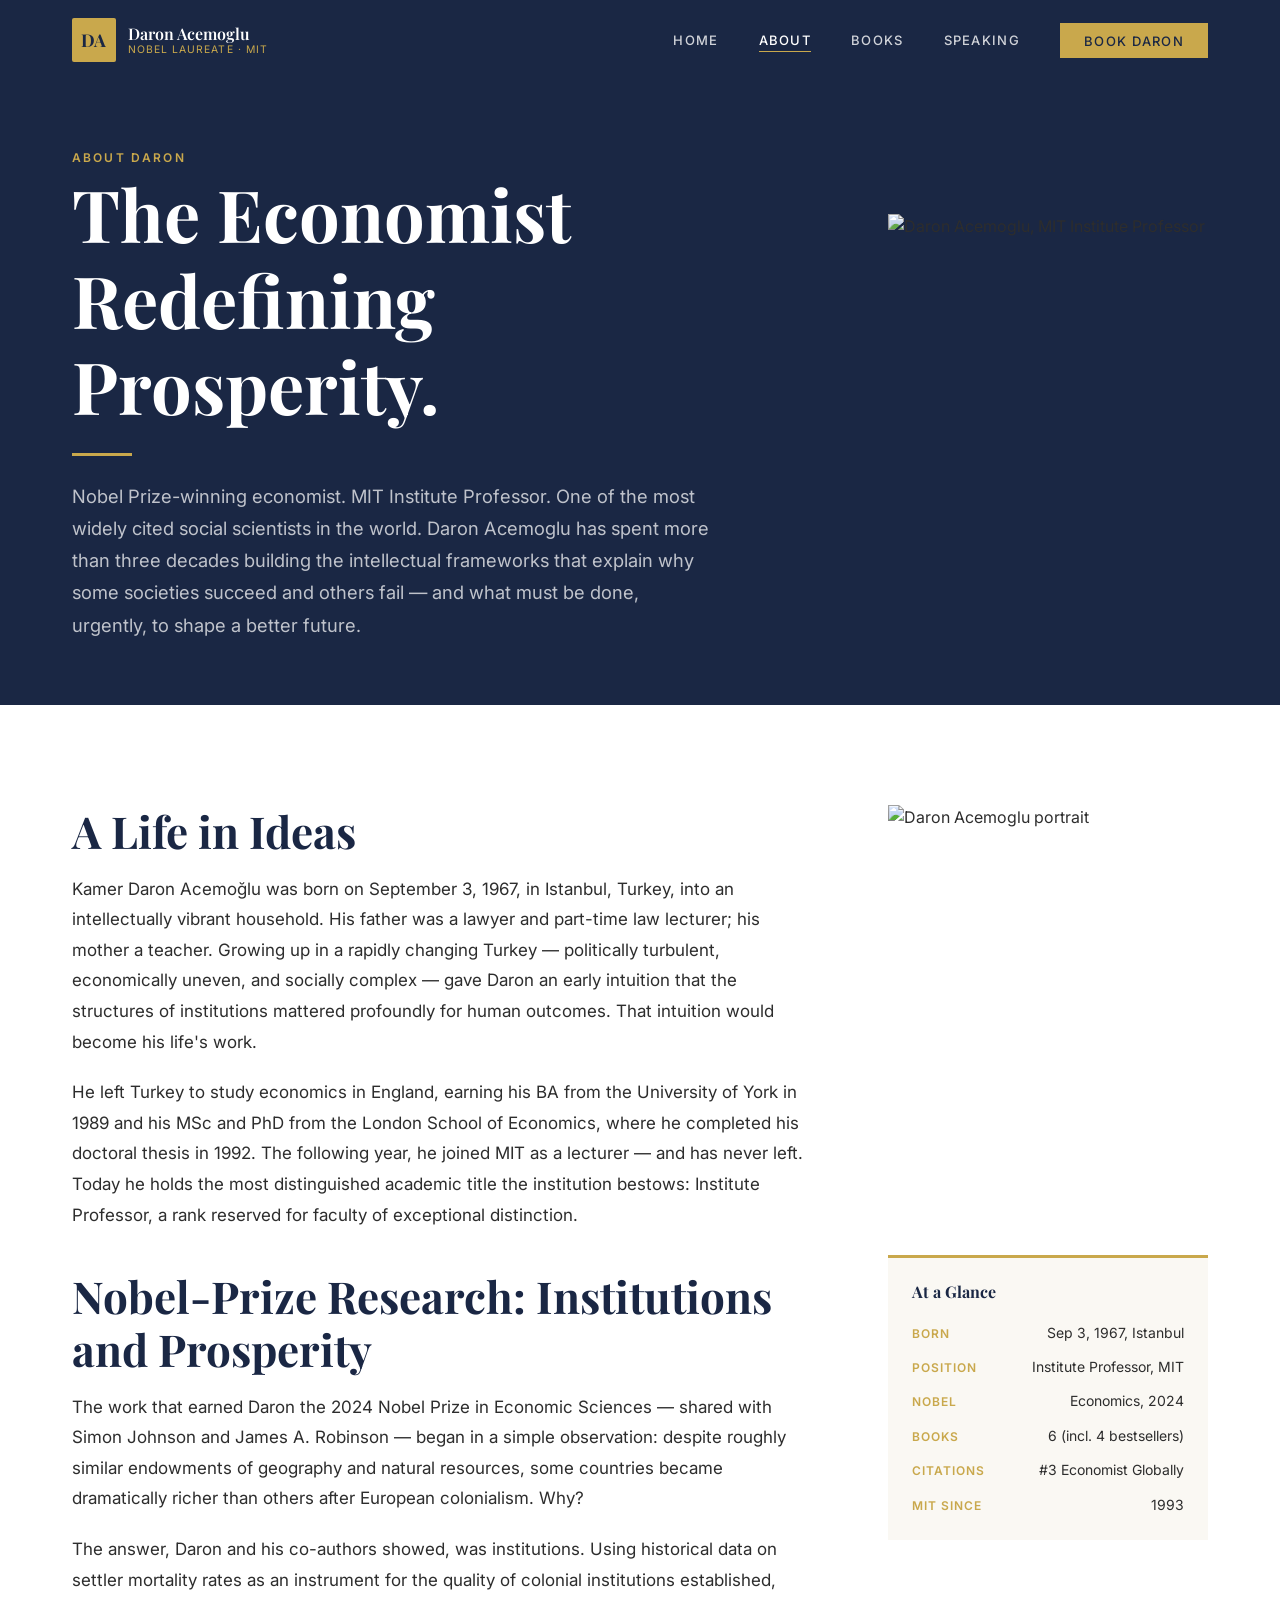
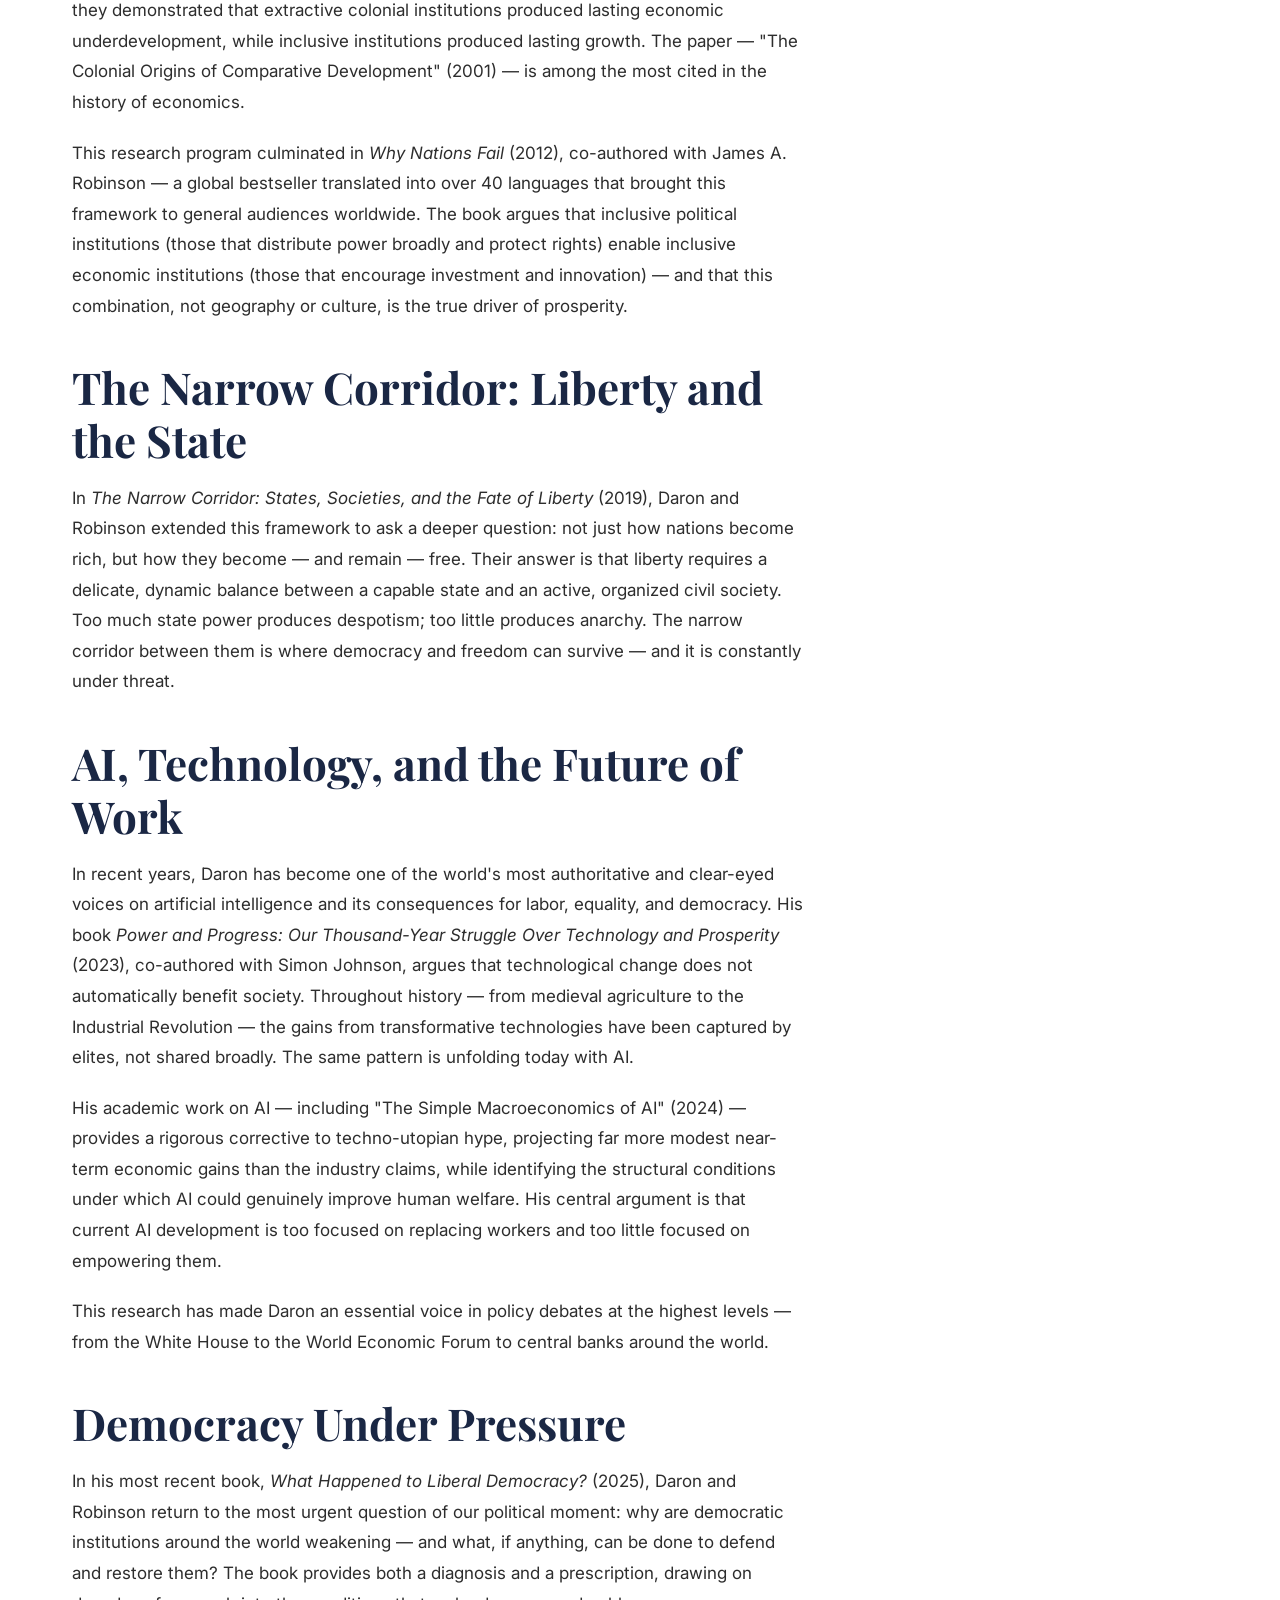
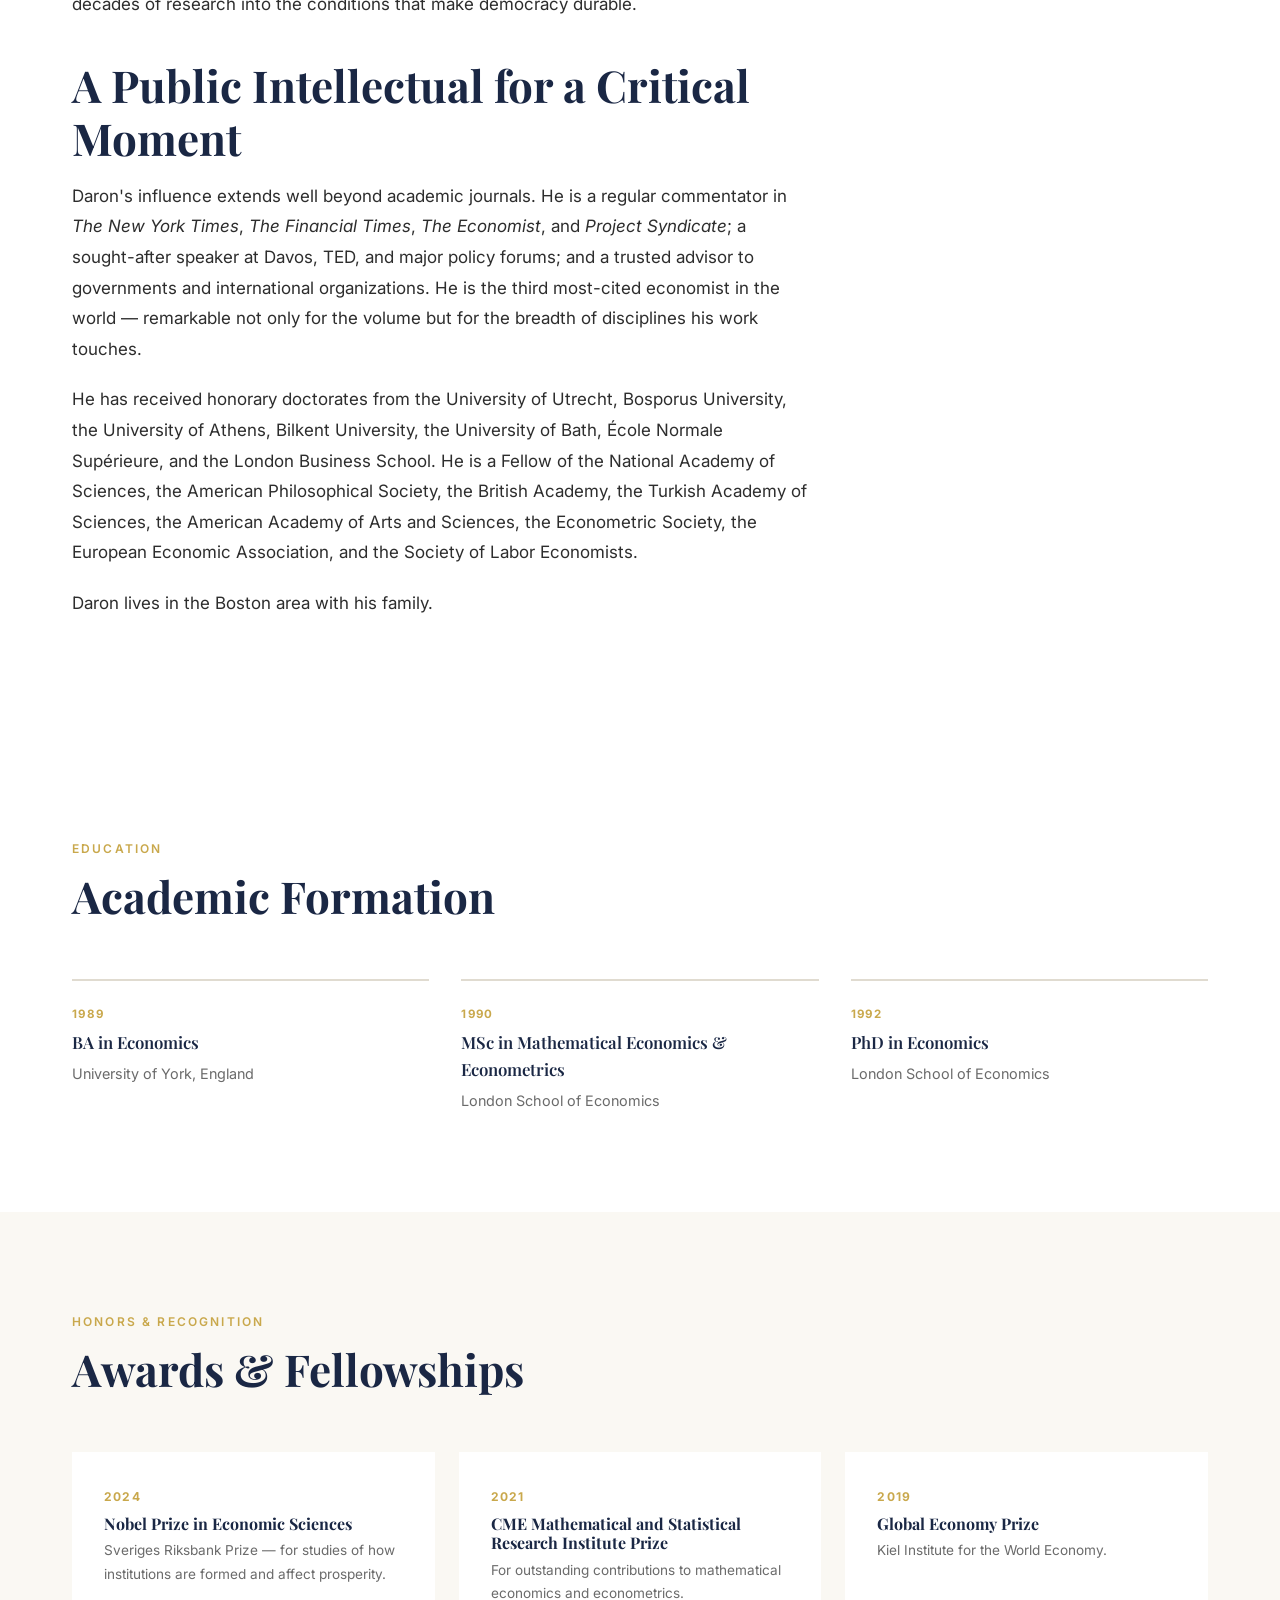
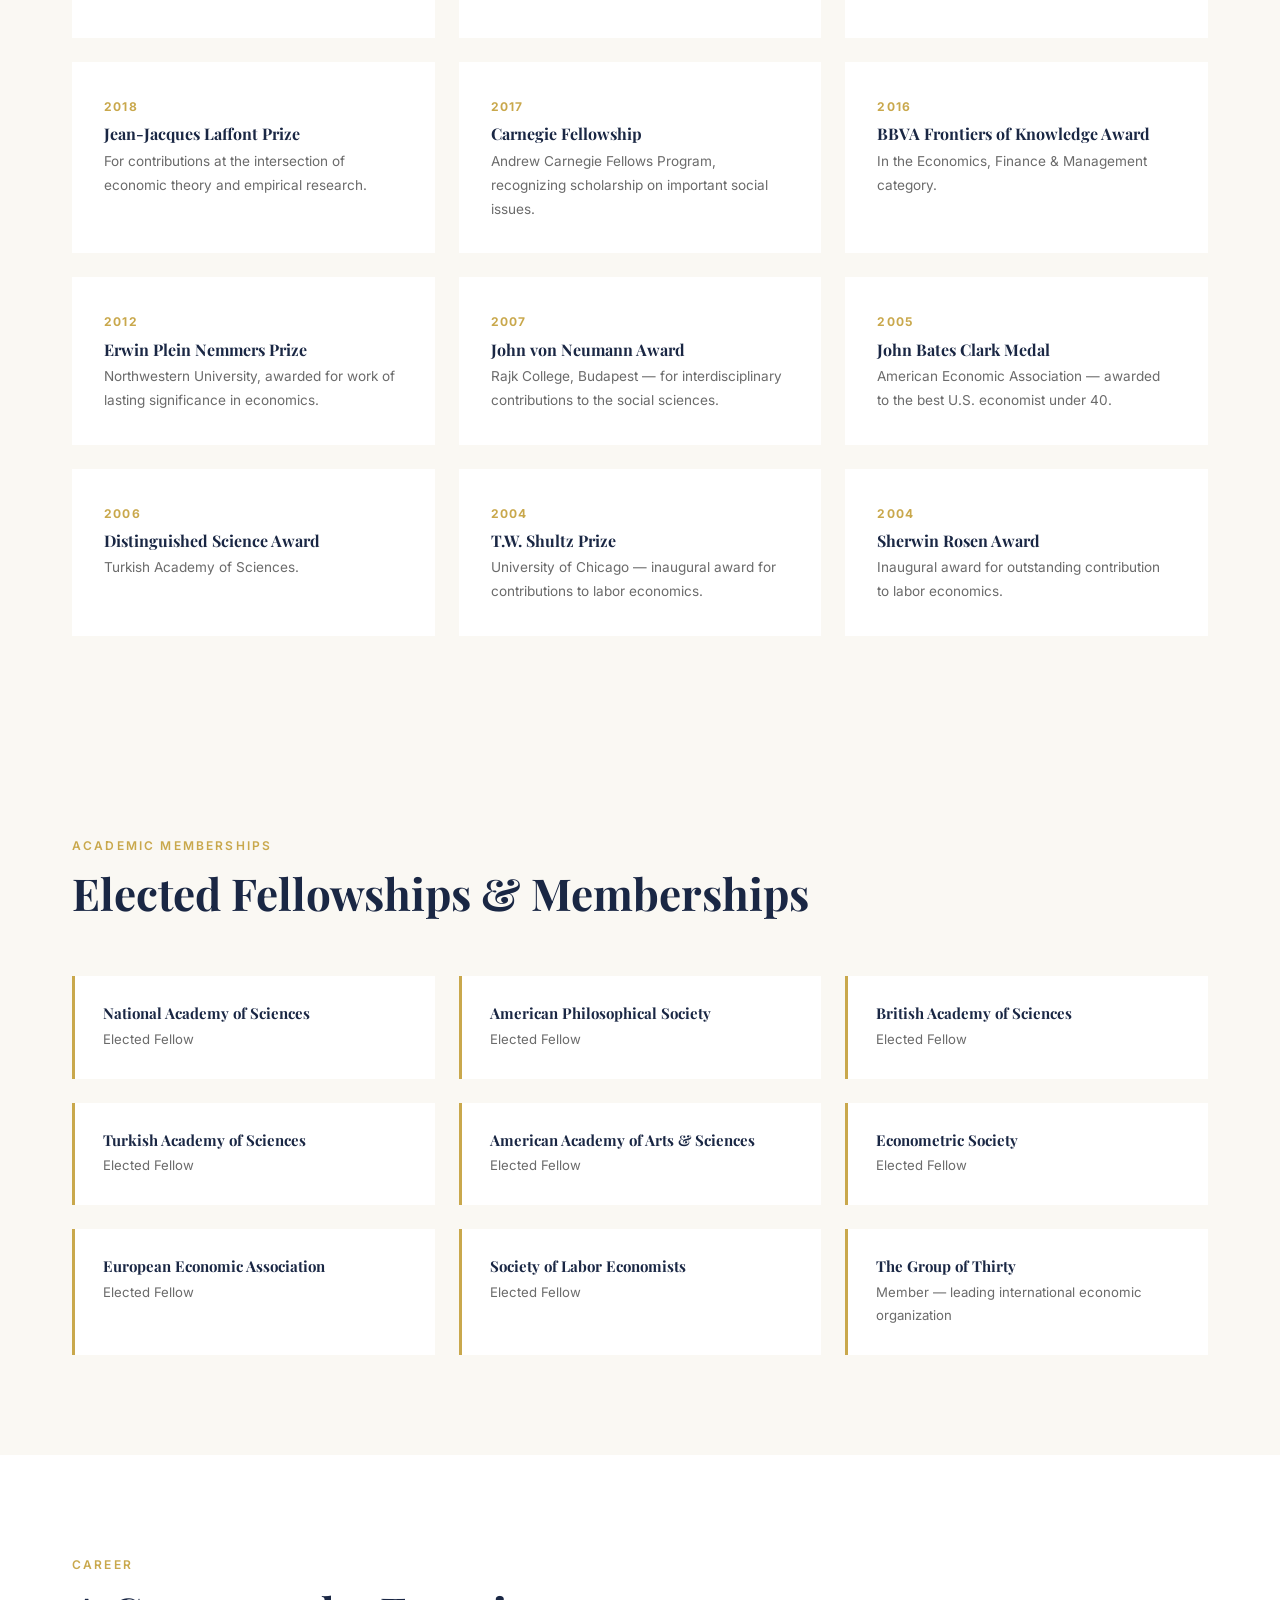
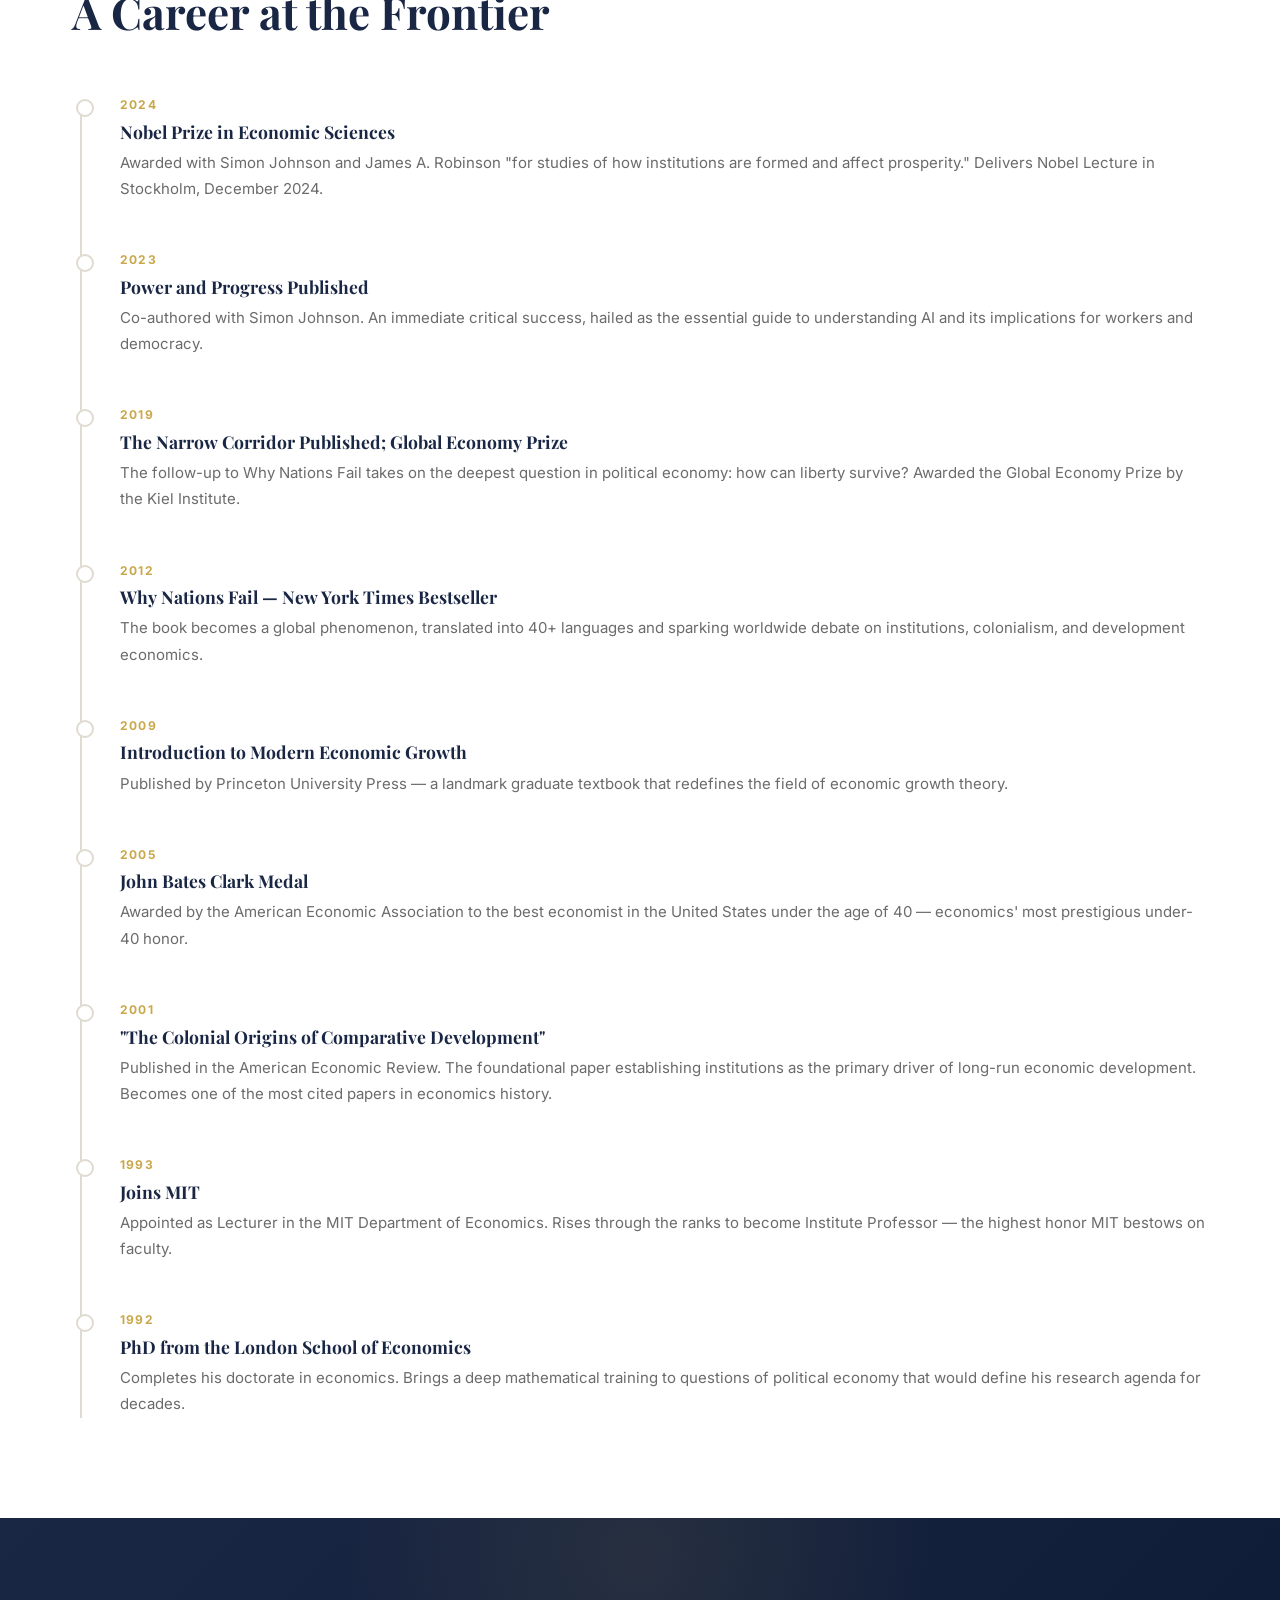
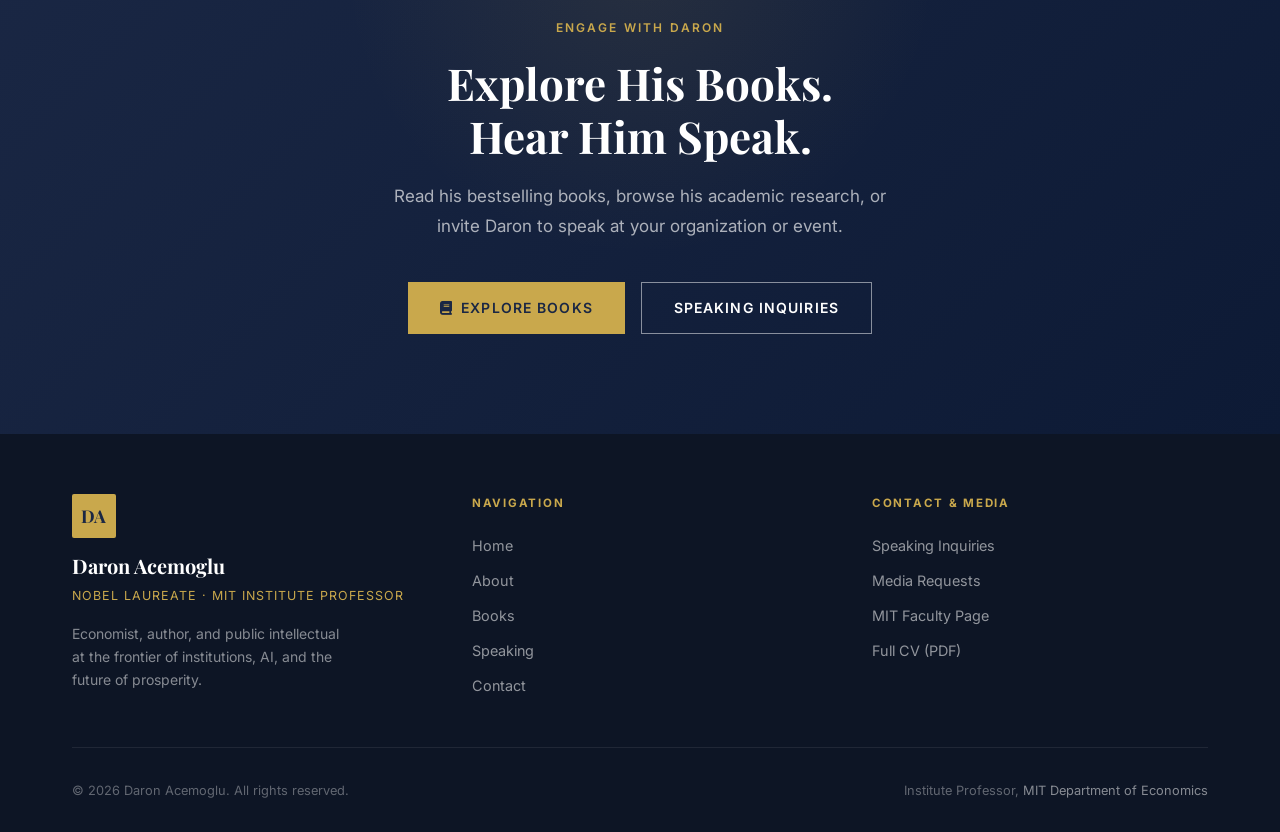
==== commit 038f0469: "Update about.html" ====
--- a/about.html
+++ b/about.html
@@ -228,7 +228,7 @@
           </div>
           <div class="about-hero-photo-wrap animate-fade-up delay-3">
             <img
-              src="images/daron-headshot.jpg"
+              src="images/daron-speaking-1.jpg"
               alt="Daron Acemoglu, MIT Institute Professor"
               class="about-hero-photo"
               width="320"
@@ -300,7 +300,7 @@
           <!-- Sidebar -->
           <aside class="bio-sidebar" aria-label="Quick facts">
             <img
-              src="images/daron-headshot.jpg"
+              src="images/daron-speaking-1.jpg"
               alt="Daron Acemoglu portrait"
               class="bio-sidebar-photo"
               width="320"
